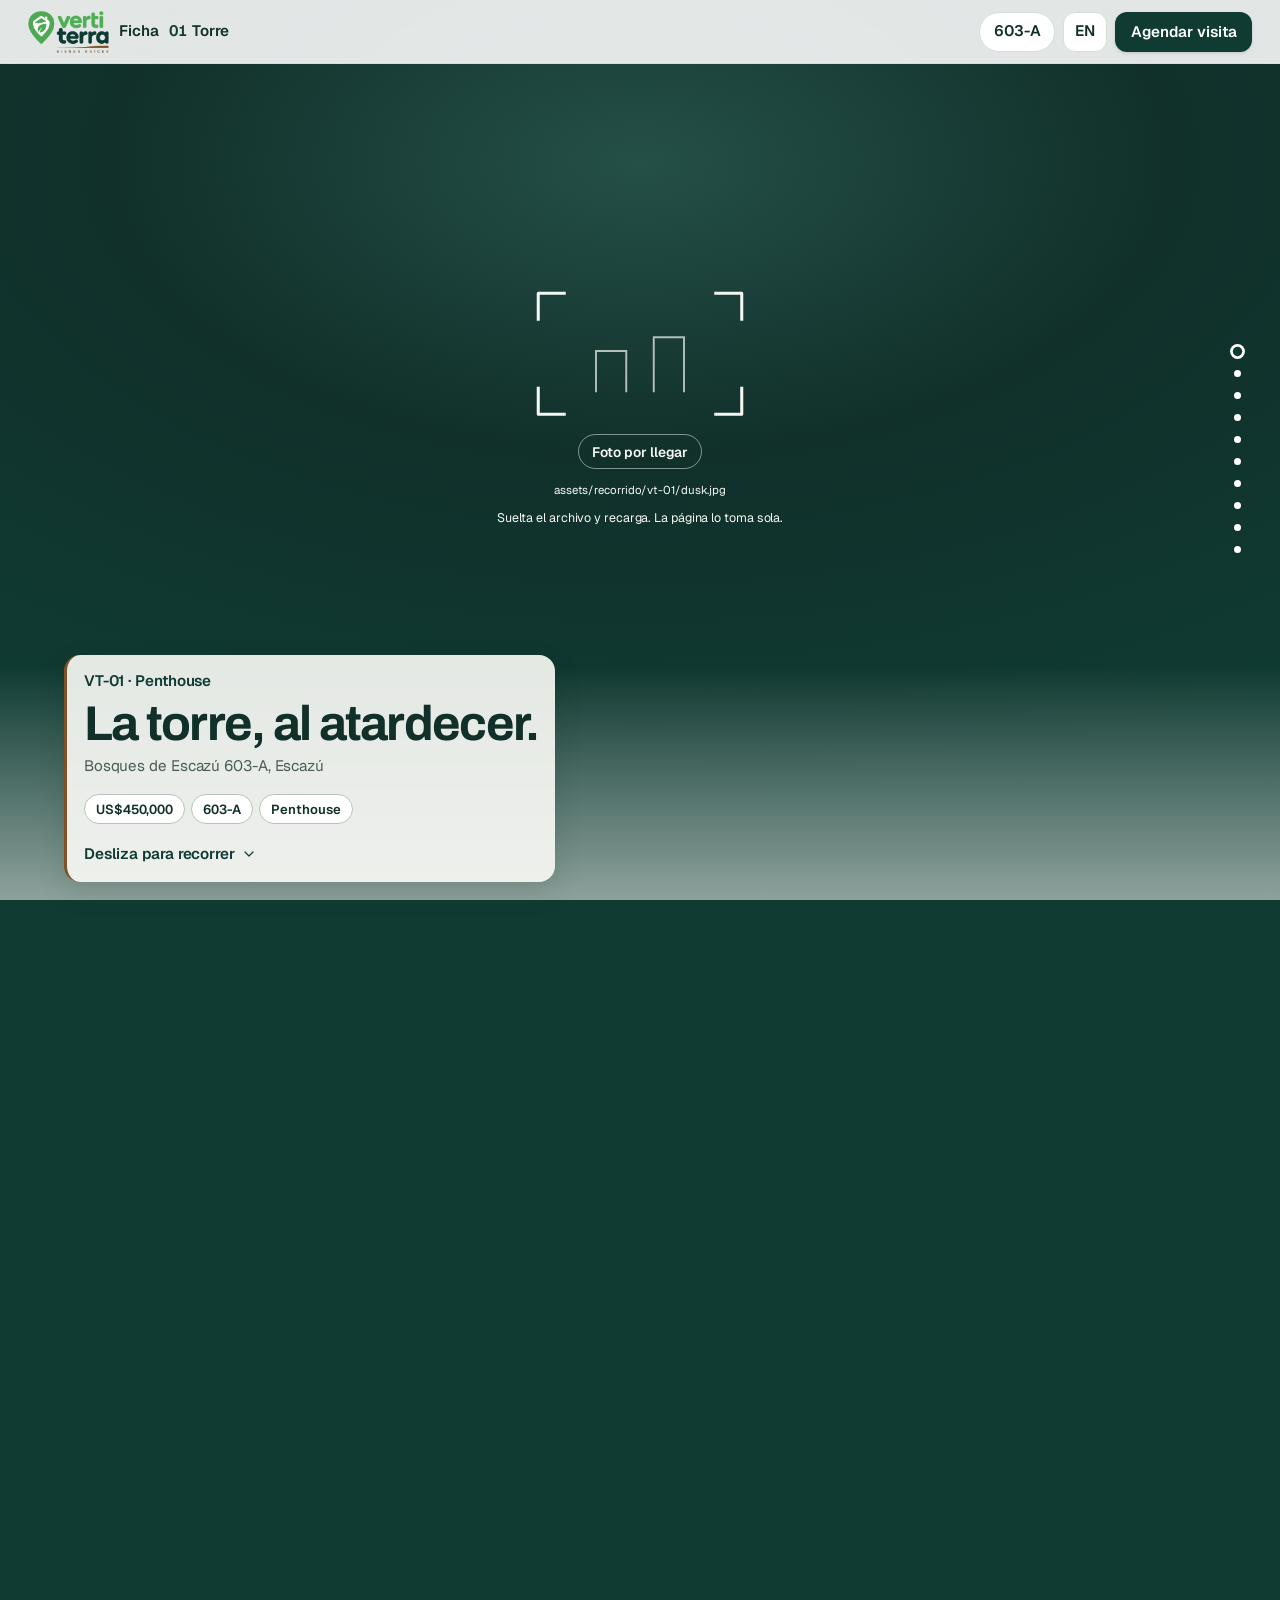
==== recorrido.html @ 80204241 "Add a scroll walkthrough for the Bosques de Escazú penthouse (VT-01). The page is its own route and " ====
<!doctype html>
<html lang="es">
<head>
<meta charset="utf-8">
<meta name="viewport" content="width=device-width, initial-scale=1, viewport-fit=cover">
<title>Recorrido · VT-01 · Verti Terra</title>
<meta name="description" content="Recorrido del penthouse VT-01, Bosques de Escazú 603-A. 223 m², vista al valle, y la visita se agenda por WhatsApp.">
<link rel="canonical" href="https://vertiterra.com/recorrido.html">
<meta name="theme-color" content="#0F3B33">
<link rel="icon" type="image/png" href="assets/brand/icono-192.png">
<link rel="preconnect" href="https://fonts.googleapis.com">
<link rel="preconnect" href="https://fonts.gstatic.com" crossorigin>
<link rel="stylesheet" href="https://fonts.googleapis.com/css2?family=Archivo:wght@500;600;700;800&family=Geist:wght@400;500;600&display=swap">
<link rel="preload" as="image" href="assets/escazu/escazu-07.jpg">
<link rel="stylesheet" href="scrollcraft.css">
<link rel="stylesheet" href="css/site.css">
<link rel="stylesheet" href="css/recorrido.css">
<!--
  Medios que todavía no existen. Suéltalos y recarga; ver assets/recorrido/vt-01/LEEME.txt
  y el objeto MEDIA en js/recorrido.js.

    assets/recorrido/vt-01/dusk.jpg      torre al atardecer (apertura). Opcional: dusk-m.jpg
    assets/recorrido/vt-01/planta.jpg    planta isométrica / corte 3D (cierre). Opcional: planta-m.jpg
    assets/recorrido/vt-01/walk.mp4      video sincronizado con el scroll. Opcional: walk-m.mp4
    assets/recorrido/vt-01/walk.jpg      fotograma quieto, por si el sistema pide menos movimiento
    assets/recorrido/vt-01/frames/001.webp   secuencia de cuadros (002, 003…) si no hay video
-->
</head>
<body>

<a class="skip" href="#rwVisit" data-i18n="rwSkip">Saltar a agendar la visita</a>
<noscript><p class="rw-noscript">Este recorrido necesita JavaScript para avanzar con el scroll.</p></noscript>

<header class="rw-bar">
  <a class="rw-bar__logo" href="index.html" aria-label="Verti Terra, inicio" data-i18n-attr="aria-label:brandHome">
    <img src="assets/brand/logo-15-2-520.png" width="520" height="271" alt="Verti Terra Bienes Raíces" data-i18n-attr="alt:logoAlt">
  </a>
  <a class="rw-back" href="index.html#/apto/bosques-escazu-603a" data-i18n="rwBack" data-i18n-attr="aria-label:rwBackAria" aria-label="Volver a la ficha">Ficha</a>
  <p class="rw-scene" id="rwScene" aria-live="polite"><span class="rw-scene__n" id="rwSceneN">01</span><span id="rwSceneL">Torre</span></p>
  <div class="rw-tools">
    <button class="rw-unit" id="rwUnit" type="button" aria-haspopup="dialog" aria-controls="rwPop" data-i18n-attr="aria-label:rwUnitAria" aria-label="Datos del apartamento"><span data-fill="unit">603-A</span></button>
    <button class="rw-lang" id="langToggle" type="button" aria-label="Read in English" data-i18n-attr="aria-label:langAria"><span data-i18n="langShort">EN</span></button>
    <a class="btn btn--solid rw-cta" href="index.html#/visita/bosques-escazu-603a">
      <span class="rw-cta__long" data-i18n="ctaVisit">Agendar visita</span>
      <span class="rw-cta__short" data-i18n="rwVisitShort">Visita</span>
    </a>
  </div>
  <div data-sc-progress aria-hidden="true"></div>
</header>

<nav class="rw-rail" id="rwRail" aria-label="Escenas del recorrido" data-i18n-attr="aria-label:rwRail">
  <button type="button" data-go="0" aria-current="true"><span class="rw-rail__dot"></span><span class="sr" data-i18n="rwWpDusk">Torre</span></button>
  <button type="button" data-go="1"><span class="rw-rail__dot"></span><span class="sr" data-i18n="rwWpVista">La vista</span></button>
  <button type="button" data-go="2"><span class="rw-rail__dot"></span><span class="sr" data-i18n="rwWpSala">Sala</span></button>
  <button type="button" data-go="3"><span class="rw-rail__dot"></span><span class="sr" data-i18n="rwWpCocina">Cocina</span></button>
  <button type="button" data-go="4"><span class="rw-rail__dot"></span><span class="sr" data-i18n="rwWpBalcon">Balcón</span></button>
  <button type="button" data-go="5"><span class="rw-rail__dot"></span><span class="sr" data-i18n="rwWpHab">Habitaciones</span></button>
  <button type="button" data-go="6"><span class="rw-rail__dot"></span><span class="sr" data-i18n="rwWpBosque">Reserva</span></button>
  <button type="button" data-go="7"><span class="rw-rail__dot"></span><span class="sr" data-i18n="rwWpPiscina">Piscina</span></button>
  <button type="button" data-go="8"><span class="rw-rail__dot"></span><span class="sr" data-i18n="rwWpVideo">Video</span></button>
  <button type="button" data-go="9"><span class="rw-rail__dot"></span><span class="sr" data-i18n="rwWpPlanta">Planta</span></button>
</nav>

<main id="vuelo" data-sc-mode="worldflight" data-sc-seam="0.14">
  <div class="sc-world" data-sc-world>
    <!-- 1 · OPENING. Placeholder until assets/recorrido/vt-01/dusk.jpg exists. -->
    <div data-sc-segment data-sc-w="1.45" data-sc-linger="0.28" data-sc-waypoint="dusk" id="seg-dusk">
      <img class="sc-world__poster" alt="" data-slot-img="dusk" hidden width="1600" height="1000" decoding="async">
      <div class="rw-slot rw-slot--dusk" data-slot="dusk">
        <div class="rw-slot__inner">
          <svg class="rw-slot__frame" viewBox="0 0 160 100" aria-hidden="true">
            <path d="M6 26 V6 H26 M134 6 H154 V26 M154 74 V94 H134 M26 94 H6 V74" fill="none" stroke="currentColor" stroke-width="2.2" stroke-linejoin="round"/>
            <path d="M48 78 V48 H70 V78 M90 78 V38 H112 V78" fill="none" stroke="currentColor" stroke-width="1.4" opacity="0.7"/>
          </svg>
          <p class="rw-slot__flag" data-i18n="rwSoon">Foto por llegar</p>
          <p class="rw-slot__path"><code>assets/recorrido/vt-01/dusk.jpg</code></p>
          <p class="rw-slot__help" data-i18n="rwSlotHelp">Suelta el archivo y recarga. La página lo toma sola.</p>
        </div>
      </div>
    </div>

    <div data-sc-segment data-sc-w="1.35" data-sc-linger="0.34" data-sc-waypoint="vista" id="seg-vista">
      <img class="sc-world__poster" alt="Vista desde el balcón hacia el valle y las montañas" data-src="assets/escazu/escazu-07.jpg" data-cap="vista" width="1400" height="1052" decoding="async" style="object-position:center 62%">
    </div>

    <div data-sc-segment data-sc-w="1.28" data-sc-linger="0.34" data-sc-waypoint="sala" id="seg-sala">
      <img class="sc-world__poster" alt="Sala y comedor con ventanales de piso a techo y vista a las montañas" data-src="assets/escazu/escazu-03.jpg" data-cap="sala" width="1400" height="1052" decoding="async" style="object-position:center 46%">
    </div>

    <div data-sc-segment data-sc-w="1.28" data-sc-linger="0.34" data-sc-waypoint="cocina" id="seg-cocina">
      <img class="sc-world__poster" alt="Cocina con isla de madera" data-src="assets/escazu/escazu-12.jpg" data-cap="cocina" width="1400" height="1053" decoding="async">
    </div>

    <div data-sc-segment data-sc-w="1.28" data-sc-linger="0.34" data-sc-waypoint="balcon" id="seg-balcon">
      <img class="sc-world__poster" alt="Balcón con baranda de vidrio y vista verde" data-src="assets/escazu/escazu-08.jpg" data-cap="balcon" width="1400" height="1052" decoding="async" style="object-position:center 42%">
    </div>

    <div data-sc-segment data-sc-w="1.22" data-sc-linger="0.32" data-sc-waypoint="hab" id="seg-hab">
      <img class="sc-world__poster" alt="Habitación con cama y respaldar de madera" data-src="assets/escazu/escazu-extra-02.jpg" data-cap="hab" width="960" height="1280" decoding="async" style="object-position:center 40%">
    </div>

    <div data-sc-segment data-sc-w="1.32" data-sc-linger="0.32" data-sc-waypoint="bosque" id="seg-bosque">
      <img class="sc-world__poster" alt="Bosque en Bosques de Escazú" data-alt-en="Forest at Bosques de Escazú" data-src="assets/hero/bosque.jpg" width="1600" height="899" decoding="async" style="object-position:center 40%">
    </div>

    <div data-sc-segment data-sc-w="1.38" data-sc-linger="0.34" data-sc-waypoint="piscina" id="seg-piscina">
      <img class="sc-world__poster" alt="Vista al bosque y a la piscina del condominio desde el balcón" data-src="assets/vistamontana/vista-montana-08.jpg" data-cap="piscina" width="1280" height="960" decoding="async" style="object-position:center 55%">
    </div>

    <!-- Optional scroll-synced video, or a frame sequence. Placeholder until a file lands. -->
    <div data-sc-segment data-sc-w="1.12" data-sc-linger="0.22" data-sc-waypoint="video" id="seg-video">
      <img class="sc-world__poster" alt="" data-slot-img="video" hidden width="1600" height="900" decoding="async">
      <div class="rw-slot rw-slot--video" data-slot="video">
        <div class="rw-slot__inner">
          <svg class="rw-slot__frame" viewBox="0 0 160 100" aria-hidden="true">
            <rect x="18" y="22" width="124" height="56" rx="4" fill="none" stroke="currentColor" stroke-width="1.6"/>
            <path d="M70 38 L98 50 L70 62 Z" fill="currentColor"/>
          </svg>
          <p class="rw-slot__flag" data-i18n="rwSoonVideo">Video por llegar</p>
          <p class="rw-slot__path"><code>assets/recorrido/vt-01/walk.mp4</code></p>
          <p class="rw-slot__path"><code>assets/recorrido/vt-01/frames/001.webp</code></p>
          <p class="rw-slot__help" data-i18n="rwSlotHelp">Suelta el archivo y recarga. La página lo toma sola.</p>
          <p class="rw-slot__held" hidden data-i18n="rwVideoStill">Con movimiento reducido, el video se queda en un fotograma.</p>
        </div>
      </div>
    </div>

    <!-- Finale. Placeholder until assets/recorrido/vt-01/planta.jpg exists. -->
    <div data-sc-segment data-sc-w="1.6" data-sc-linger="0.3" data-sc-waypoint="planta" id="seg-planta">
      <img class="sc-world__poster" alt="" data-slot-img="planta" hidden width="1600" height="1000" decoding="async">
      <div class="rw-slot rw-slot--plan" data-slot="planta">
        <div class="rw-slot__inner">
          <svg class="rw-slot__iso" viewBox="0 0 200 150" aria-hidden="true">
            <path d="M100 28 L168 62 L100 96 L32 62 Z" fill="none" stroke="#7F5126" stroke-width="1.4"/>
            <path d="M100 52 L168 86 L100 120 L32 86 Z" fill="none" stroke="#0F3B33" stroke-width="1.6"/>
            <path d="M32 62 V86 M168 62 V86 M100 28 V52 M100 96 V120" fill="none" stroke="#0F3B33" stroke-width="1.3"/>
            <path d="M100 52 L100 96 M66 69 L134 103" fill="none" stroke="#0F3B33" stroke-width="1" opacity="0.45"/>
          </svg>
          <p class="rw-slot__flag" data-i18n="rwSoonPlan">Planta por llegar</p>
          <p class="rw-slot__path"><code>assets/recorrido/vt-01/planta.jpg</code></p>
          <p class="rw-slot__help" data-i18n="rwSlotHelp">Suelta el archivo y recarga. La página lo toma sola.</p>
        </div>
      </div>
    </div>
  </div>

  <div class="sc-world__copy" data-sc-world-copy>
    <div class="sc-world__scrim sc-scrim sc-scrim--band" aria-hidden="true"></div>

    <div data-sc-copy data-scene="dusk" class="sc-copy rw-copy">
      <div class="rw-plate">
        <p class="rw-kicker">VT-01 · Penthouse</p>
        <h1 class="rw-title" data-i18n="rwDuskT">La torre, al atardecer.</h1>
        <p class="rw-body" data-fill="where">Bosques de Escazú 603-A, Escazú</p>
        <ul class="rw-chips" data-chips="dusk"></ul>
        <p class="rw-hint"><span data-i18n="rwHint">Desliza para recorrer</span>
          <svg class="rw-hint__chev" viewBox="0 0 24 24" aria-hidden="true"><path d="M6 9l6 6 6-6" fill="none" stroke="currentColor" stroke-width="1.8" stroke-linecap="round" stroke-linejoin="round"/></svg>
        </p>
      </div>
    </div>

    <div data-sc-copy data-scene="vista" class="sc-copy rw-copy">
      <div class="rw-plate">
        <p class="rw-kicker" data-i18n="rwViewK">Bosques de Escazú</p>
        <h2 class="rw-title" data-i18n="rwViewT">Primero, la vista.</h2>
        <p class="rw-body" data-fill="cap-vista">Vista desde el balcón hacia el valle y las montañas.</p>
        <ul class="rw-chips" data-chips="vista"></ul>
      </div>
    </div>

    <div data-sc-copy data-scene="sala" class="sc-copy rw-copy">
      <div class="rw-plate">
        <p class="rw-kicker" data-i18n="rwSalaK">La sala</p>
        <h2 class="rw-title" data-i18n="rwSalaT">De piso a techo.</h2>
        <p class="rw-body" data-fill="cap-sala">Sala y comedor con ventanales de piso a techo y vista a las montañas.</p>
        <ul class="rw-chips" data-chips="sala"></ul>
      </div>
    </div>

    <div data-sc-copy data-scene="cocina" class="sc-copy rw-copy">
      <div class="rw-plate">
        <p class="rw-kicker" data-i18n="rwCocinaK">La cocina</p>
        <h2 class="rw-title" data-i18n="rwCocinaT">Cocina con isla.</h2>
        <p class="rw-body" data-fill="cap-cocina">Cocina con isla de madera.</p>
        <ul class="rw-chips" data-chips="cocina"></ul>
      </div>
    </div>

    <div data-sc-copy data-scene="balcon" class="sc-copy rw-copy">
      <div class="rw-plate">
        <p class="rw-kicker" data-i18n="rwBalconK">El balcón</p>
        <h2 class="rw-title" data-i18n="rwBalconT">Baranda de vidrio.</h2>
        <p class="rw-body" data-fill="cap-balcon">Balcón con baranda de vidrio y vista verde.</p>
        <ul class="rw-chips" data-chips="balcon"></ul>
      </div>
    </div>

    <div data-sc-copy data-scene="hab" class="sc-copy rw-copy">
      <div class="rw-plate">
        <p class="rw-kicker" data-i18n="rwHabK">Las habitaciones</p>
        <h2 class="rw-title" data-i18n="rwHabT">Las habitaciones.</h2>
        <p class="rw-body" data-fill="cap-hab">Habitación con cama y respaldar de madera.</p>
        <ul class="rw-chips" data-chips="hab"></ul>
      </div>
    </div>

    <div data-sc-copy data-scene="bosque" class="sc-copy rw-copy">
      <div class="rw-plate">
        <p class="rw-kicker" data-i18n="rwBosqueK">Afuera</p>
        <h2 class="rw-title" data-i18n="rwBosqueT">La reserva.</h2>
        <p class="rw-body" data-fill="forest">El condominio está en un terreno montañoso con 13,000 m² de reserva y solo 4 torres de baja densidad, de 26 unidades cada una.</p>
        <ul class="rw-chips" data-chips="bosque"></ul>
      </div>
    </div>

    <div data-sc-copy data-scene="piscina" class="sc-copy rw-copy">
      <div class="rw-plate">
        <p class="rw-kicker" data-i18n="rwPiscinaK">El condominio</p>
        <h2 class="rw-title" data-i18n="rwPiscinaT">Piscina temperada.</h2>
        <p class="rw-body" data-fill="cap-piscina">Vista al bosque y a la piscina del condominio desde el balcón.</p>
        <p class="rw-chip-label" data-i18n="rwInCondo">En el condominio</p>
        <ul class="rw-chips" data-chips="piscina"></ul>
      </div>
    </div>

    <div data-sc-copy data-scene="video" class="sc-copy rw-copy">
      <div class="rw-plate">
        <p class="rw-kicker" data-i18n="rwVideoK">Opcional</p>
        <h2 class="rw-title" data-i18n="rwVideoT">El recorrido filmado.</h2>
        <p class="rw-body" data-i18n="rwVideoB">Un video, o una secuencia de cuadros, puede ocupar esta escena.</p>
      </div>
    </div>

    <div data-sc-copy data-scene="planta" class="sc-copy rw-copy">
      <div class="rw-plate">
        <p class="rw-kicker" data-i18n="rwPlanK">Para cerrar</p>
        <h2 class="rw-title" data-i18n="rwPlanT">La planta, en corte.</h2>
        <p class="rw-body" data-i18n="rwPlanB">Aquí va la planta isométrica. Mientras tanto, la visita la recorremos juntos.</p>
        <ul class="rw-chips" data-chips="planta"></ul>
        <div class="rw-actions">
          <a class="btn btn--solid" id="rwVisit" href="index.html#/visita/bosques-escazu-603a" data-i18n="ctaVisit">Agendar visita</a>
          <a class="btn btn--quiet" href="index.html#/apto/bosques-escazu-603a" data-i18n="rwFicha">Ver la ficha</a>
        </div>
      </div>
    </div>
  </div>

  <div class="sc-world__spacer" data-sc-spacer aria-hidden="true"></div>
</main>

<dialog id="rwPop" class="rw-pop" aria-labelledby="rwPopTitle">
  <div class="rw-pop__card">
    <div class="rw-pop__top">
      <p class="rw-pop__code" data-fill="code">VT-01 · Escazú</p>
      <button class="rw-pop__x" id="rwPopClose" type="button" aria-label="Cerrar" data-i18n-attr="aria-label:rwClose">
        <svg viewBox="0 0 24 24" aria-hidden="true"><path d="M6 6l12 12M18 6L6 18" fill="none" stroke="currentColor" stroke-width="1.8" stroke-linecap="round"/></svg>
      </button>
    </div>
    <h2 class="rw-pop__title" id="rwPopTitle" data-fill="title">Penthouse en Bosques de Escazú</h2>
    <p class="rw-pop__where" data-fill="where">Bosques de Escazú 603-A, Escazú</p>
    <p class="rw-pop__price" data-fill="price">US$450,000</p>
    <dl class="rw-pop__dl">
      <div><dt data-i18n="rwArea">Área</dt><dd data-fill="m2">223 m²</dd></div>
      <div><dt data-i18n="rwBeds">Habitaciones</dt><dd data-fill="beds">4</dd></div>
      <div><dt data-i18n="rwBaths">Baños</dt><dd data-fill="baths">4 + servicio</dd></div>
      <div><dt data-i18n="rwParking">Parqueos</dt><dd data-fill="parking">3 + bodega</dd></div>
      <div><dt data-i18n="rwFurn">Amueblado</dt><dd data-fill="furn">Se vende amueblado</dd></div>
      <div><dt data-i18n="rwFee">Cuota de condominio</dt><dd data-fill="fee">₡200,000 al mes</dd></div>
    </dl>
    <h3 class="rw-pop__h" data-i18n="rwAmenities">En el condominio</h3>
    <ul class="rw-pop__amen" data-fill="amenList"></ul>
    <p class="rw-pop__note" data-fill="ocupacion">Habitado. Visitas con cita.</p>
    <div class="rw-pop__actions">
      <a class="btn btn--solid" href="index.html#/visita/bosques-escazu-603a" data-i18n="ctaVisit">Agendar visita</a>
      <a class="btn btn--quiet" href="index.html#/apto/bosques-escazu-603a" data-i18n="rwFicha">Ver la ficha</a>
    </div>
  </div>
</dialog>

<script src="scrollcraft.js"></script>
<script src="js/i18n.js"></script>
<script src="js/recorrido.js"></script>
</body>
</html>
---- scrollcraft.css ----
/* ============================================================================
   scrollcraft.css: the taste floor
   ----------------------------------------------------------------------------
   Two layers, and the split matters:

     TOKENS   what you override per brand. Colour roles, the type ramp, the
              spacing scale, elevation, motion. A brand is ~12 values.
     DEVICES  what the engine drives. Do not restyle these to taste; they are
              the mechanism. Style your own markup instead.

   Nothing here draws a "component". There are no card, badge, or pill classes,
   because a stylesheet that ships those is how every page built on it ends up
   with the same shapes. You get a floor and a vocabulary; the composition is
   yours.
   ========================================================================== */

/* ---------------------------------------------------------------- tokens -- */
:root {
  /* --- colour roles. Override these six and the page is rebranded. -------- */
  --sc-canvas:      #08090b;   /* the page ground. Drift interpolates this.   */
  --sc-surface:     #101217;   /* anything raised off the ground             */
  --sc-ink:         #f4f2ef;   /* primary text                               */
  --sc-ink-soft:    #9a9ba1;   /* secondary text. Tinted, never flat gray.   */
  --sc-accent:      #d8ff3e;   /* ONE accent. It owns a region, not confetti. */
  --sc-accent-ink:  #08090b;   /* text that sits on the accent               */

  --sc-hairline:    color-mix(in oklab, var(--sc-ink) 12%, transparent);
  --sc-hairline-strong: color-mix(in oklab, var(--sc-ink) 22%, transparent);

  /* --- type. Two families max. Display carries voice, text carries prose. - */
  --sc-font-display: "Instrument Sans", "Geist", system-ui, sans-serif;
  --sc-font-text:    "Geist", system-ui, sans-serif;
  --sc-font-mono:    "Geist Mono", ui-monospace, monospace;

  /* Fluid ramp. Tracking tightens as size grows because a face set at 6rem
     with 0 tracking reads loose; this is optical correction, not decoration. */
  --sc-t-xs:   clamp(0.75rem, 0.72rem + 0.15vw, 0.82rem);
  --sc-t-sm:   clamp(0.875rem, 0.84rem + 0.18vw, 0.95rem);
  --sc-t-base: clamp(1rem, 0.96rem + 0.22vw, 1.125rem);
  --sc-t-lg:   clamp(1.2rem, 1.1rem + 0.5vw, 1.5rem);
  --sc-t-xl:   clamp(1.6rem, 1.35rem + 1.2vw, 2.25rem);
  --sc-t-2xl:  clamp(2.1rem, 1.6rem + 2.4vw, 3.4rem);
  --sc-t-3xl:  clamp(2.8rem, 1.9rem + 4.2vw, 5rem);
  --sc-t-4xl:  clamp(3.4rem, 1.9rem + 6.6vw, 7.5rem);

  --sc-track-tight:  -0.035em;
  --sc-track-snug:   -0.02em;
  --sc-track-normal: -0.005em;
  --sc-track-wide:    0.08em;

  --sc-leading-none: 0.94;
  --sc-leading-tight: 1.06;
  --sc-leading-body: 1.62;

  --sc-measure: 62ch;

  /* --- space. 4px base: the useful middle steps an 8-only scale misses. --- */
  --sc-1: 0.25rem;  --sc-2: 0.5rem;   --sc-3: 0.75rem;  --sc-4: 1rem;
  --sc-5: 1.5rem;   --sc-6: 2rem;     --sc-7: 3rem;     --sc-8: 4rem;
  --sc-9: 6rem;     --sc-10: 8rem;    --sc-11: 12rem;

  /* Section rhythm is fluid so a phone doesn't inherit desktop air. */
  --sc-section: clamp(4.5rem, 9vw, 11rem);
  --sc-gutter:  clamp(1.25rem, 5vw, 5.5rem);
  --sc-maxw:    82rem;

  /* --- radius. Pick one scale for the page and hold it. ------------------- */
  --sc-r-sm: 6px;  --sc-r-md: 12px;  --sc-r-lg: 20px;  --sc-r-pill: 999px;

  /* --- elevation. Every shadow has an offset AND a soft blur, and is tinted
         to the canvas hue. A zero-offset coloured halo is decoration, not
         depth, so there isn't one here. ---------------------------------- */
  --sc-shadow-color: 220 40% 2%;
  --sc-e1: 0 1px 2px hsl(var(--sc-shadow-color) / 0.28),
           0 2px 6px -1px hsl(var(--sc-shadow-color) / 0.20);
  --sc-e2: 0 2px 4px hsl(var(--sc-shadow-color) / 0.24),
           0 8px 18px -4px hsl(var(--sc-shadow-color) / 0.30);
  --sc-e3: 0 4px 8px hsl(var(--sc-shadow-color) / 0.22),
           0 18px 40px -8px hsl(var(--sc-shadow-color) / 0.38),
           0 48px 90px -24px hsl(var(--sc-shadow-color) / 0.30);

  /* Edge light: a 1px top highlight sells a raised surface better than any
     amount of blur, because real raised things catch light on their lip. */
  --sc-edge: inset 0 1px 0 color-mix(in oklab, var(--sc-ink) 10%, transparent);

  /* --- motion. Built-in CSS easings are too weak for UI. ------------------ */
  --sc-ease-out:    cubic-bezier(0.23, 1, 0.32, 1);
  --sc-ease-in-out: cubic-bezier(0.77, 0, 0.175, 1);
  --sc-ease-drawer: cubic-bezier(0.32, 0.72, 0, 1);
  --sc-d-fast: 160ms;  --sc-d-base: 240ms;  --sc-d-slow: 420ms;

  --sc-z-stage: 1; --sc-z-copy: 20; --sc-z-chrome: 60;
}

/* --------------------------------------------------------------- reset -- */
*, *::before, *::after { box-sizing: border-box; }
html { -webkit-text-size-adjust: 100%; scroll-behavior: smooth; }
@media (prefers-reduced-motion: reduce) { html { scroll-behavior: auto; } }

body {
  margin: 0;
  background: var(--sc-canvas);
  color: var(--sc-ink);
  font-family: var(--sc-font-text);
  font-size: var(--sc-t-base);
  line-height: var(--sc-leading-body);
  letter-spacing: var(--sc-track-normal);
  -webkit-font-smoothing: antialiased;
  text-rendering: optimizeLegibility;
  font-synthesis-weight: none;
  overflow-x: clip;
}
img, video, canvas, svg { display: block; max-width: 100%; }
button, input, select, textarea { font: inherit; color: inherit; }

/* ------------------------------------------------- the browser surfaces --
   The parts you did not draw still carry the design. Selection, caret, focus
   ring, scrollbar and tabular numerals all ship with defaults that belong to no
   design system. Theming them is the cheapest signal that a page was built
   rather than assembled, and it is the step that gets skipped most reliably. */
::selection { background: var(--sc-accent); color: var(--sc-accent-ink); }
:root { caret-color: var(--sc-accent); accent-color: var(--sc-accent); }
:focus-visible {
  outline: 2px solid var(--sc-accent);
  outline-offset: 3px;
  border-radius: var(--sc-r-sm);
}
:where(a) { color: inherit; text-decoration-thickness: 1px; text-underline-offset: 0.22em; }
@supports (scrollbar-color: auto) {
  html { scrollbar-color: color-mix(in oklab, var(--sc-ink) 26%, transparent) transparent; scrollbar-width: thin; }
}
:where(table, .sc-nums, [data-sc-count]) { font-variant-numeric: tabular-nums; }

/* ----------------------------------------------------------- typography -- */
.sc-display {
  font-family: var(--sc-font-display);
  font-weight: 500;
  line-height: var(--sc-leading-none);
  letter-spacing: var(--sc-track-tight);
  text-wrap: balance;
  margin: 0;
}
.sc-display--xl { font-size: var(--sc-t-4xl); }
.sc-display--lg { font-size: var(--sc-t-3xl); }
.sc-display--md { font-size: var(--sc-t-2xl); letter-spacing: var(--sc-track-snug); }
.sc-lede {
  font-size: var(--sc-t-lg);
  line-height: 1.44;
  letter-spacing: var(--sc-track-snug);
  color: var(--sc-ink);
  max-width: 46ch;
  text-wrap: pretty;
  margin: 0;
}
.sc-body { max-width: var(--sc-measure); color: var(--sc-ink-soft); text-wrap: pretty; margin: 0; }
.sc-label {
  font-family: var(--sc-font-mono);
  font-size: var(--sc-t-xs);
  letter-spacing: var(--sc-track-wide);
  text-transform: uppercase;
  color: var(--sc-ink-soft);
}

/* ---------------------------------------------------------------- layout -- */
.sc-wrap { width: 100%; max-width: var(--sc-maxw); margin-inline: auto; padding-inline: var(--sc-gutter); }
.sc-section { padding-block: var(--sc-section); }
/* More space above a heading than below it: the gap belongs to the boundary,
   not to the pair. */
.sc-stack > * + * { margin-top: var(--sc-4); }
.sc-stack > :is(h1,h2,h3) { margin-top: var(--sc-7); }
.sc-stack > :is(h1,h2,h3):first-child { margin-top: 0; }
.sc-rule { height: 1px; border: 0; background: var(--sc-hairline); margin: 0; }

/* =============================================================== DEVICES ==
   Driven by the engine. Restyle your own markup, not these.                */

.sc-act--pinned { position: relative; }
.sc-stage {
  position: sticky; top: 0;
  height: 100vh; height: 100svh;
  overflow: clip;
  z-index: var(--sc-z-stage);
}

/* scrub / sequence media */
.sc-stage :is(video[data-sc-scrub], canvas[data-sc-sequence], .sc-stage__poster) {
  position: absolute; inset: 0;
  width: 100%; height: 100%;
  object-fit: cover;
}
video[data-sc-scrub] { opacity: 0; transition: opacity 380ms var(--sc-ease-out); }
.sc-has-clip video[data-sc-scrub] { opacity: 1; }
/* The poster is a live frame-holder, not a placeholder: it stays up until a
   real video frame has painted, which is what stops the blank-stage flash. */
.sc-stage__poster { z-index: 0; transition: opacity 380ms var(--sc-ease-out); }
.sc-has-clip .sc-stage__poster { opacity: 0; }

/* A scrim only where text sits. A full-frame darkening layer flattens the
   image everywhere to fix contrast in one corner. */
.sc-scrim {
  position: absolute; inset: 0; pointer-events: none; z-index: 1;
  background: linear-gradient(
    var(--sc-scrim-angle, 180deg),
    color-mix(in oklab, var(--sc-canvas) var(--sc-scrim-a, 78%), transparent) 0%,
    color-mix(in oklab, var(--sc-canvas) 30%, transparent) 42%,
    transparent 68%);
}
/* Point the scrim at the copy. A scrim gradient that darkens the top while the
   copy sits at the bottom fixes contrast nowhere and flattens the image
   everywhere, which is the most common way text-over-video goes wrong. */
.sc-scrim--bottom { --sc-scrim-angle: 0deg; }
.sc-scrim--left   { --sc-scrim-angle: 90deg; }
.sc-scrim--right  { --sc-scrim-angle: 270deg; }

/* Corner scrims, for copy anchored to a corner. An edge gradient has to darken
   a whole band across the frame to cover one corner; a corner gradient puts the
   density where the text is and leaves the rest of the image alone. Pair with
   .sc-copy--lead / .sc-copy--trail. */
.sc-scrim--lead {
  background: linear-gradient(to top right,
    color-mix(in oklab, var(--sc-canvas) 94%, transparent) 0%,
    color-mix(in oklab, var(--sc-canvas) 72%, transparent) 30%,
    color-mix(in oklab, var(--sc-canvas) 30%, transparent) 52%,
    transparent 72%);
}
.sc-scrim--trail {
  background: linear-gradient(to top left,
    color-mix(in oklab, var(--sc-canvas) 94%, transparent) 0%,
    color-mix(in oklab, var(--sc-canvas) 72%, transparent) 30%,
    color-mix(in oklab, var(--sc-canvas) 30%, transparent) 52%,
    transparent 72%);
}
/* A band across the bottom, for copy that spans the full width of the frame.
   That is what both corner anchors become below 860px, and it is also the right
   shape whenever the copy block is wider than a corner. */
.sc-scrim--band {
  background: linear-gradient(to top,
    color-mix(in oklab, var(--sc-canvas) 94%, transparent) 0%,
    color-mix(in oklab, var(--sc-canvas) 74%, transparent) 22%,
    color-mix(in oklab, var(--sc-canvas) 30%, transparent) 42%,
    transparent 58%);
}
.sc-scrim--vignette {
  background: radial-gradient(120% 90% at 50% 45%, transparent 40%,
              color-mix(in oklab, var(--sc-canvas) 70%, transparent) 100%);
}

/* copy over a stage.
   max-width is in rem, never ch. A `ch` on this container resolves against the
   CONTAINER's font-size (body size), not the display size of the heading inside
   it, so `max-width: 20ch` here silently produces a ~180px column and wraps a
   hero headline to six lines. Set a ch measure on the text element itself. */
.sc-copy {
  position: absolute; z-index: var(--sc-z-copy);
  inset-inline: var(--sc-gutter);
  max-width: min(46rem, 76vw);
  will-change: opacity, transform;
}
.sc-copy--lead   { left: var(--sc-gutter); bottom: clamp(3rem, 12vh, 9rem); }
/* inset-inline FIRST. It is the shorthand for left+right, so declaring it after
   `left: 50%` resets left to auto and the block drifts off the left edge. */
.sc-copy--center { inset-inline: auto; left: 50%; top: 50%; translate: -50% -50%; text-align: center; }
.sc-copy--trail  { inset-inline: auto; right: var(--sc-gutter); bottom: clamp(3rem, 12vh, 9rem); text-align: right; }

/* cue defaults: the engine writes opacity/transform inline, these are the
   pre-paint state so nothing flashes before the first read() */
[data-sc-cue] { opacity: 0; will-change: opacity, transform; }
.sc-ready [data-sc-cue] { transition: none; }

/* kinetic split */
.sc-split { display: inline-block; overflow: hidden; vertical-align: top; }
/* Descenders live below the baseline; a line mask clipped to the line box eats
   the tails off g, y, p, j. The padding buys them room back. */
.sc-split--line { display: block; padding-bottom: 0.14em; margin-bottom: -0.14em; }
.sc-split__i { display: inline-block; will-change: transform, opacity; }
.sc-is-split { opacity: 1 !important; }

/* horizontal rail */
[data-sc-pan] { display: flex; will-change: transform; }

/* reveal + parallax */
[data-sc-reveal] { will-change: clip-path; }
[data-sc-parallax] { will-change: transform; }

/* flow reveal (fires once) */
[data-sc-in], [data-sc-stagger] > * {
  opacity: 0;
  transform: translate3d(0, 14px, 0);
  transition: opacity 620ms var(--sc-ease-out), transform 620ms var(--sc-ease-out);
}
[data-sc-in].sc-in, [data-sc-stagger] > .sc-in { opacity: 1; transform: none; }

/* pointer devices */
[data-sc-tilt] { transform-style: preserve-3d; will-change: transform; }
[data-sc-magnet] { will-change: transform; }
/* isolation always; position only if nothing more specific already set it.
   Written with :where() (zero specificity) on purpose: a plain `position:
   relative` here has the same weight as `.sc-stage` and, being later in the
   file, silently wins. A stage carrying both attributes then stops being
   sticky and the whole act scrolls away instead of pinning. */
[data-sc-spotlight] { isolation: isolate; }
:where([data-sc-spotlight]) { position: relative; }
[data-sc-spotlight]::after {
  content: ""; position: absolute; inset: 0; pointer-events: none; z-index: 2;
  background: radial-gradient(
    28rem 28rem at calc(var(--sc-mx, 0.5) * 100%) calc(var(--sc-my, 0.5) * 100%),
    color-mix(in oklab, var(--sc-accent) 16%, transparent), transparent 70%);
  opacity: 0; transition: opacity var(--sc-d-slow) var(--sc-ease-out);
}
[data-sc-spotlight]:hover::after { opacity: 1; }

/* =========================================================== WORLDFLIGHT ==
   One fixed stage for the whole page. The only thing in document flow is the
   spacer, and it is empty. If you find yourself adding a section here, you want
   act mode instead: the moment a real block scrolls past the fixed stage, the
   page has a seam again and the whole point is gone.                        */

[data-sc-mode="worldflight"] { position: relative; }

.sc-world {
  position: fixed; inset: 0;
  overflow: clip;
  z-index: var(--sc-z-stage);
  background: var(--sc-canvas);
}

/* Every leg is mounted for the life of the page and stacked in the same box.
   The engine owns opacity, visibility and z-index here; do not set them. */
.sc-world__seg {
  position: absolute; inset: 0;
  opacity: 0;
  will-change: opacity;
}
.sc-world__seg > :is(video, img, canvas) {
  position: absolute; inset: 0;
  width: 100%; height: 100%;
  object-fit: cover;
}
/* The poster is the frame-holder AND the first camera move: the engine pushes
   it in slowly until a real decoded frame is available to replace it. */
.sc-world__poster {
  z-index: 0;
  transform-origin: 50% 50%;
  transition: opacity 420ms var(--sc-ease-out);
}
.sc-world__seg > video { z-index: 1; }
.sc-world__seg.sc-has-clip .sc-world__poster { opacity: 0; }
/* The act stylesheet lights a clip through its ancestor act. A worldflight leg
   has no act, so match the class the engine also writes on the clip itself. */
video[data-sc-scrub].sc-has-clip { opacity: 1; }

/* The copy layer is fixed too, and inert by default: the engine hands
   pointer-events back to a block only while it is actually legible. */
.sc-world__copy {
  position: fixed; inset: 0;
  z-index: var(--sc-z-copy);
  pointer-events: none;
}
.sc-world__scrim { position: absolute; inset: 0; pointer-events: none; z-index: 0; }
[data-sc-copy] {
  opacity: 0;
  pointer-events: none;
  will-change: opacity, transform;
}
.sc-ready [data-sc-copy] { transition: none; }

/* The track. Empty on purpose. */
.sc-world__spacer { pointer-events: none; }

/* scroll progress */
[data-sc-progress] {
  position: fixed; inset: 0 0 auto 0; height: 2px; z-index: var(--sc-z-chrome);
  background: var(--sc-accent); transform-origin: 0 50%; transform: scaleX(0);
  will-change: transform;
}

/* ----------------------------------------------------------- atmosphere --
   Depth is not only shadow. Grain keeps a flat dark ground from banding, and
   it is the difference between "a dark page" and "a lit room". */
.sc-grain { position: fixed; inset: 0; pointer-events: none; z-index: 3; opacity: 0.045; }
.sc-grain::before {
  content: ""; position: absolute; inset: -50%;
  background-image: url("data:image/svg+xml;utf8,<svg xmlns='http://www.w3.org/2000/svg' width='140' height='140'><filter id='n'><feTurbulence type='fractalNoise' baseFrequency='0.85' numOctaves='3'/></filter><rect width='140' height='140' filter='url(%23n)'/></svg>");
}

/* -------------------------------------------------------- reduced motion -- */
@media (prefers-reduced-motion: reduce) {
  /* Fewer and gentler, not zero. Opacity still carries the reveal so the page
     is comprehensible; every position change is dropped. */
  [data-sc-in], [data-sc-stagger] > * { transform: none; transition-duration: 220ms; }
  [data-sc-parallax], [data-sc-pan], .sc-split__i { transform: none !important; }
  /* A wipe is a position change too. Show reveal content settled. */
  [data-sc-reveal] { clip-path: none !important; }
  /* A rail's transform IS its navigation, not decoration. Zeroing it the way
     parallax and kinetic type are zeroed parks the act on its first screenful
     and makes everything past the fold unreachable: a device degrading into
     missing content. Hand the travel back to the reader as an ordinary scroll
     region instead, so the same items are all still gettable without motion.
     A build that would rather re-lay the rail out as a grid can still do that;
     this is the floor, not the ceiling. */
  [data-sc-act="pan"] .sc-stage,
  [data-sc-act="pan"] [data-sc-stage] {
    overflow-x: auto; overflow-y: hidden;
    overscroll-behavior-x: contain;
    scroll-snap-type: x proximity;
  }
  [data-sc-pan] > * { scroll-snap-align: center; }
  [data-sc-spotlight]::after { display: none; }
  /* A worldflight keeps its whole story here. No clip is ever fetched, so the
     posters are the film, and they cross-dissolve through exactly the same
     seams at exactly the same scroll positions. The push-in and the copy drift
     are the only things that go. */
  .sc-world__poster, [data-sc-copy] { transform: none !important; }
}

/* --------------------------------------------------------------- mobile -- */
@media (max-width: 860px) {
  .sc-copy { inset-inline: var(--sc-gutter); max-width: none; }
  .sc-copy--trail { text-align: left; }
  .sc-stage { height: 100svh; }
  /* .sc-copy--trail re-anchors to the left and spans the full width here, so a
     bottom-RIGHT corner gradient darkens the one corner the copy just left and
     guarantees a contrast failure over any bright clip. Point the density at
     the copy: the same band .sc-scrim--band paints. */
  .sc-scrim--trail {
    background: linear-gradient(to top,
      color-mix(in oklab, var(--sc-canvas) 94%, transparent) 0%,
      color-mix(in oklab, var(--sc-canvas) 74%, transparent) 22%,
      color-mix(in oklab, var(--sc-canvas) 30%, transparent) 42%,
      transparent 58%);
  }
}
---- css/site.css ----
/* Verti Terra: page styles on top of the scrollcraft floor.
   Tokens first (the whole rebrand), then the page's own classes. The engine's
   own selectors (.sc-stage, .sc-copy, [data-sc-*]) are not restyled here. */

:root {
  --sc-canvas:     #F6F7F3;   /* paper, faintly green, not cream */
  --sc-surface:    #FFFFFF;
  --sc-ink:        #11302A;   /* deep forest from "terra" */
  --sc-ink-soft:   #4A5E57;
  --sc-accent:     #0F3B33;   /* the one accent: forest green */
  --sc-accent-ink: #FFFFFF;

  --vt-forest:   #0F3B33;
  --vt-forest-2: #164A40;
  --vt-leaf:     #4FA753;     /* pin green, used only for "fits" */
  --vt-earth:    #7F5126;     /* the logo's earth line, used only for the budget line */
  --vt-paper-2:  #EEF1EA;
  --vt-line:     #D9DFD6;

  --sc-font-display: "Archivo", "Helvetica Neue", Arial, system-ui, sans-serif;
  --sc-font-text:    "Geist", system-ui, -apple-system, "Segoe UI", sans-serif;

  --sc-shadow-color: 165 45% 12%;
  --sc-e1: 0 1px 2px hsl(var(--sc-shadow-color) / 0.10), 0 2px 6px -1px hsl(var(--sc-shadow-color) / 0.08);
  --sc-e2: 0 2px 4px hsl(var(--sc-shadow-color) / 0.08), 0 10px 22px -6px hsl(var(--sc-shadow-color) / 0.16);
  --sc-e3: 0 4px 8px hsl(var(--sc-shadow-color) / 0.08), 0 22px 44px -12px hsl(var(--sc-shadow-color) / 0.24);
  --sc-edge: inset 0 1px 0 rgba(255, 255, 255, 0.75);

  --vt-r: 12px;
  --bar-h: 68px;
  --sc-track-tight: -0.04em;
}

html { scroll-padding-top: calc(var(--bar-h) + 12px); }
[hidden] { display: none !important; }
body { background: var(--sc-canvas); }
.has-dialog { overflow: hidden; }
.sc-grain { opacity: 0.025; }
.sr { position: absolute !important; width: 1px; height: 1px; overflow: hidden; clip: rect(0 0 0 0); white-space: nowrap; }
.skip { position: fixed; left: 12px; top: -60px; z-index: 100; background: var(--vt-forest); color: #fff; padding: 10px 14px; border-radius: var(--vt-r); }
.skip:focus { top: 12px; }

.sc-display { font-weight: 700; letter-spacing: var(--sc-track-tight); line-height: 0.98; }
.sc-lede { color: var(--sc-ink); }
.sc-body { color: var(--sc-ink-soft); }

/* icons */
.i { width: 1.05em; height: 1.05em; flex: none; fill: none; stroke: currentColor; stroke-width: 1.9; stroke-linecap: round; stroke-linejoin: round; }
.i--flip { transform: scaleX(-1); }

/* ---------------------------------------------------------------- buttons */
.btn {
  display: inline-flex; align-items: center; gap: 0.55em;
  min-height: 46px; padding: 0.7em 1.15em;
  border-radius: var(--vt-r); border: 1px solid transparent;
  font: 600 var(--sc-t-sm)/1 var(--sc-font-text); letter-spacing: 0;
  text-decoration: none; white-space: nowrap; cursor: pointer;
  transition: background-color 160ms var(--sc-ease-out), color 160ms var(--sc-ease-out), border-color 160ms var(--sc-ease-out), transform 120ms var(--sc-ease-out);
}
.btn:active { transform: translateY(1px) scale(0.985); }
.btn[aria-disabled="true"], .btn:disabled { opacity: 0.45; cursor: not-allowed; }
.btn--solid { background: var(--vt-forest); color: #fff; box-shadow: var(--sc-e1); }
.btn--light { background: #fff; color: var(--vt-forest); box-shadow: var(--sc-e2); }
.btn--ghost-light { background: rgba(15, 59, 51, 0.38); color: #fff; border-color: rgba(255, 255, 255, 0.7); }
.btn--quiet { background: transparent; color: var(--sc-ink); border-color: var(--vt-line); }
.btn .i use, .wa-float use { stroke: none; }
@media (hover: hover) and (pointer: fine) {
  .btn--solid:hover { background: var(--vt-forest-2); }
  .btn--light:hover { background: var(--vt-paper-2); }
  .btn--ghost-light:hover { background: rgba(15, 59, 51, 0.6); }
  .btn--quiet:hover { border-color: var(--sc-ink-soft); }
}

/* ------------------------------------------------------------------ bar */
.bar {
  position: fixed; inset: 0 0 auto 0; z-index: var(--sc-z-chrome);
  height: var(--bar-h);
  display: flex; align-items: center; justify-content: space-between; gap: var(--sc-4);
  padding-inline: clamp(16px, 3vw, 40px);
  background: #fff; border-bottom: 1px solid var(--vt-line);
}
.bar__brand { display: block; flex: none; }
.bar__brand img { height: 50px; width: auto; }
.bar__nav { display: flex; gap: clamp(14px, 2vw, 30px); font-size: var(--sc-t-sm); font-weight: 500; }
.bar__nav a { text-decoration: none; color: var(--sc-ink); padding: 6px 0; white-space: nowrap; }
.bar__nav a:hover { text-decoration: underline; }
.bar__tools { display: flex; align-items: center; gap: 10px; }
.bar__chip {
  display: inline-flex; align-items: center; gap: 6px; min-height: 36px; padding: 0 12px;
  border-radius: var(--sc-r-pill); background: var(--vt-paper-2); color: var(--sc-ink);
  font-size: var(--sc-t-xs); font-weight: 600; text-decoration: none; white-space: nowrap;
}
.bar__chip::before { content: ""; width: 18px; height: 4px; border-radius: 0 3px 3px 0; background: var(--vt-earth); }
.bar__lang {
  min-width: 44px; min-height: 40px; border: 1px solid var(--vt-line); border-radius: var(--vt-r);
  background: #fff; font-weight: 600; font-size: var(--sc-t-sm); cursor: pointer;
}
.bar__menu { display: none; min-width: 44px; min-height: 44px; border: 0; background: transparent; cursor: pointer; place-items: center; }
.bar__cta { min-height: 42px; }
.bar__nav-cta { display: none; }

/* six links fit on one line from about 1240px; below that they go in the menu */
@media (max-width: 1240px) {
  :root { --bar-h: 60px; }
  .bar__brand img { height: 40px; }
  .bar__cta, .bar__chip { display: none; }
  .bar__menu { display: grid; }
  .bar__nav {
    position: absolute; top: var(--bar-h); left: 0; right: 0;
    flex-direction: column; gap: 0; padding: 8px 16px 16px;
    background: #fff; border-bottom: 1px solid var(--vt-line); box-shadow: var(--sc-e2);
    font-size: var(--sc-t-base);
    display: none;
  }
  .bar__nav a { padding: 12px 4px; border-bottom: 1px solid var(--vt-paper-2); }
  .bar.is-open .bar__nav { display: flex; }
  .bar__nav a.bar__nav-cta { display: inline-flex; justify-content: center; margin-top: 12px; padding: 0 20px; min-height: 48px; border-bottom: 0; color: #fff; text-decoration: none; }
}

/* ---------------------------------------------------------- hero planes */
.hero__stage { background: #1d2a24; }
.hero__plane { position: absolute; inset: 0; overflow: hidden; }
.hero__plane img {
  position: absolute; inset: 0; width: 100%; height: 100%; max-width: none;
  object-fit: cover; object-position: 58% 48%;
}
.hero__view { z-index: 0; }
.hero__view img { object-position: 42% 40%; transform-origin: 50% 45%; }
.hero__haze {
  position: absolute; inset: 0; pointer-events: none;
  background: radial-gradient(70% 55% at 24% 24%, rgba(248, 250, 246, 0.84), rgba(248, 250, 246, 0.45) 45%, transparent 74%);
}
.hero__room { z-index: 3; will-change: transform, opacity; }
.hero__room img { will-change: transform; }
.hero__room-full { z-index: 1; }
.hero__room-hole { z-index: 0; }

.vt-scrim { position: absolute; inset: 0; pointer-events: none; }
.vt-scrim--hero {
  z-index: 4;
  background:
    linear-gradient(to right, rgba(10, 34, 29, 0.84) 0%, rgba(10, 34, 29, 0.72) 40%, rgba(10, 34, 29, 0.3) 56%, transparent 68%),
    linear-gradient(to top, rgba(10, 34, 29, 0.55) 0%, transparent 55%);
}
.hero__copy {
  z-index: 5; color: #fff;
  left: var(--sc-gutter); right: auto; bottom: clamp(2.5rem, 9vh, 7rem);
  max-width: min(44rem, 86vw);
}
.hero__title { font-size: clamp(2.6rem, 1.4rem + 4.2vw, 5.2rem); color: #fff; max-width: 12ch; }
.hero__sub { margin: var(--sc-4) 0 0; font-size: var(--sc-t-lg); line-height: 1.4; max-width: 34ch; color: #F1F5EF; }
.hero__ctas { display: flex; flex-wrap: wrap; gap: 12px; margin-top: var(--sc-6); }

.hero__beat {
  z-index: 2; color: var(--vt-forest);
  left: var(--sc-gutter); right: auto; top: calc(var(--bar-h) + clamp(1.5rem, 7vh, 5rem)); bottom: auto;
}
.hero__kicker { margin: 0 0 var(--sc-3); font-weight: 600; font-size: var(--sc-t-sm); letter-spacing: 0.02em; color: var(--vt-forest); }
.hero__beat-title { font-size: clamp(2.4rem, 1.2rem + 5vw, 6rem); color: var(--vt-forest); }

@media (max-width: 860px) {
  .vt-scrim--hero { background: linear-gradient(to top, rgba(10, 34, 29, 0.9) 0%, rgba(10, 34, 29, 0.72) 30%, rgba(10, 34, 29, 0.2) 55%, transparent 68%); }
  .hero__copy { left: var(--sc-gutter); right: var(--sc-gutter); bottom: calc(86px + env(safe-area-inset-bottom)); }
  .hero__title { font-size: clamp(2.3rem, 9.4vw, 3rem); }
  .hero__sub { font-size: var(--sc-t-base); }
  .hero__haze { background: radial-gradient(90% 40% at 30% 22%, rgba(248, 250, 246, 0.8), rgba(248, 250, 246, 0.4) 50%, transparent 76%); }
}
@media (prefers-reduced-motion: reduce) {
  .hero__beat { display: none; }
  .hero__room-full { opacity: 1 !important; }
}

/* ----------------------------------------------------------- 2 quiet */
.quiet { background: var(--sc-canvas); }
.quiet__grid { display: grid; grid-template-columns: 1.05fr 1fr; gap: clamp(2rem, 6vw, 7rem); align-items: start; }
.quiet__title { font-size: clamp(2.6rem, 1.5rem + 4.6vw, 5.4rem); max-width: 8ch; }
.quiet__text .sc-lede { font-size: var(--sc-t-xl); line-height: 1.25; max-width: 24ch; }
.quiet__facts { list-style: none; padding: 0; margin: var(--sc-6) 0 0; display: flex; flex-wrap: wrap; gap: 8px 24px; font-weight: 600; font-size: var(--sc-t-sm); }
.quiet__facts li { display: flex; align-items: center; gap: 8px; }
.quiet__facts li::before { content: ""; width: 7px; height: 7px; border-radius: 50%; background: var(--vt-leaf); }
@media (max-width: 760px) { .quiet__grid { grid-template-columns: 1fr; } }

/* --------------------------------------------------- 3 the line (peak) */
.line__stage {
  background: #fff;
  display: grid; grid-template-rows: auto 1fr auto; align-content: stretch;
  padding-top: calc(var(--bar-h) + clamp(1rem, 4vh, 3rem));
  padding-bottom: clamp(1.25rem, 5vh, 3.5rem);
}
.line__head { display: grid; grid-template-columns: 1.2fr 1fr; gap: var(--sc-6); align-items: end; }
.line__title { font-size: clamp(2.2rem, 1.2rem + 3.6vw, 4.6rem); max-width: 14ch; }
.line__body { max-width: 40ch; }
.line__figure { display: flex; flex-direction: column; justify-content: flex-end; padding-block: var(--sc-4); min-height: 0; }
.line__value { margin: 0 0 var(--sc-3); display: flex; align-items: baseline; gap: 14px; flex-wrap: wrap; }
.line__value-label { font-size: var(--sc-t-sm); font-weight: 600; color: var(--sc-ink-soft); }
.line__value output { font: 700 clamp(2.4rem, 1.2rem + 4.4vw, 5.4rem)/1 var(--sc-font-display); letter-spacing: -0.03em; font-variant-numeric: tabular-nums; color: var(--vt-earth); }
.line__plot { position: relative; height: clamp(250px, 44vh, 420px); }
.line__pins { position: absolute; left: 0; right: 0; top: 0; bottom: 48px; }
.line__earth { position: absolute; left: 0; right: 0; bottom: 30px; width: 100%; height: 36px; overflow: visible; pointer-events: none; }
.line__rail { stroke: var(--vt-line); stroke-width: 2; vector-effect: non-scaling-stroke; stroke-dasharray: 2 6; }
.line__fill { fill: var(--vt-earth); }
.line__axis {
  position: absolute; left: 0; right: 0; bottom: 0; height: 22px; margin: 0; padding: 0; list-style: none;
  font-size: var(--sc-t-xs); color: var(--sc-ink-soft); font-variant-numeric: tabular-nums;
}
.line__axis li { position: absolute; top: 0; transform: translateX(-50%); white-space: nowrap; }
.line__axis li:first-child { transform: none; }
.line__axis li:last-child { transform: translateX(-100%); }

/* the pins: the logo's teardrop holding a real photo */
.pin { position: absolute; bottom: 0; width: 0; height: 100%; pointer-events: none; }
.pin__btn {
  position: absolute; left: 0; bottom: 34px;
  display: block; background: none; border: 0; padding: 0; cursor: pointer; pointer-events: auto; color: inherit;
}
.pin__sprout {
  display: flex; flex-direction: column; align-items: center; gap: 8px;
  transform-origin: 50% 100%;
  transition: transform 420ms var(--sc-ease-out), opacity 300ms var(--sc-ease-out), filter 260ms var(--sc-ease-out);
}
.pin__label { display: grid; gap: 1px; text-align: center; background: #fff; border: 1px solid var(--vt-line); border-radius: 10px; padding: 6px 10px; box-shadow: var(--sc-e1); white-space: normal; max-width: 9.2rem; }
.pin__name { font-weight: 600; font-size: var(--sc-t-sm); color: var(--sc-ink); }
.pin__price { font-weight: 700; font-size: var(--sc-t-base); font-variant-numeric: tabular-nums; color: var(--vt-forest); }
.pin__fit { font-size: 0.7rem; color: var(--sc-ink-soft); }
.pin__fit:empty { display: none; }
.pin__drop {
  display: block; width: var(--drop, clamp(72px, 7.4vw, 108px)); height: var(--drop, clamp(72px, 7.4vw, 108px)); position: relative; margin-bottom: 4px;
  border-radius: 50% 50% 50% 0; transform: rotate(-45deg);
  background: var(--vt-leaf); padding: 4px; box-shadow: var(--sc-e2);
}
.pin__drop img { display: block; width: 100%; height: 100%; object-fit: cover; border-radius: 50%; transform: rotate(45deg); }
.pin__stem { position: absolute; left: -1.5px; bottom: 0; width: 3px; height: 34px; transform-origin: 50% 100%; background: var(--vt-leaf); border-radius: 2px; transition: opacity 300ms var(--sc-ease-out); }
/* two rows of pins when one row cannot fit (see layoutPins) */
.pin__stem { z-index: 0; }
.pin__btn { z-index: 1; }
.pin__code { display: none; font-weight: 600; font-size: 0.66rem; letter-spacing: 0.02em; color: var(--sc-ink-soft); }
.line__pins.is-stagger { --drop: 46px; }
.line__pins.is-stagger .pin__name, .line__pins.is-stagger .pin__fit { display: none; }
.line__pins.is-stagger .pin__code { display: block; }
.line__pins.is-stagger .pin__label { padding: 3px 7px; }
.line__pins.is-stagger .pin__drop { margin-bottom: 2px; }
.line__pins.is-stagger .pin__sprout { gap: 5px; }
.pin.is-out .pin__sprout { opacity: 0.4; filter: grayscale(1); }
.pin.is-out .pin__drop, .pin.is-out .pin__stem { background: #9AA59F; }
.pin.is-seed .pin__sprout { transform: translateY(22px) scale(0.6); opacity: 0; }
.pin.is-seed .pin__stem { opacity: 0; }
.pin.is-seed .pin__btn { pointer-events: none; }
@media (max-width: 760px) {
  .line__plot { --drop: 54px; }
  .pin__btn { bottom: 26px; }
  .pin__label { white-space: normal; max-width: 7.2rem; }
  .line__axis li:nth-child(2), .line__axis li:nth-child(4), .line__axis li:nth-child(5) { display: none; }
}

/* the native range, drawn as the earth line */
.earth-range {
  -webkit-appearance: none; appearance: none; background: transparent; margin: 0;
  width: 100%; height: 44px; cursor: pointer;
}
.earth-range::-webkit-slider-runnable-track { height: 44px; background: transparent; }
.earth-range::-moz-range-track { height: 44px; background: transparent; }
.earth-range::-webkit-slider-thumb {
  -webkit-appearance: none; appearance: none; width: 30px; height: 30px; margin-top: 7px; border-radius: 50%;
  background: #fff; border: 3px solid var(--vt-earth); box-shadow: var(--sc-e2);
}
.earth-range::-moz-range-thumb { width: 24px; height: 24px; border-radius: 50%; background: #fff; border: 3px solid var(--vt-earth); box-shadow: var(--sc-e2); }
.earth-range:focus-visible { outline: none; }
.earth-range:focus-visible::-webkit-slider-thumb { outline: 3px solid var(--vt-forest); outline-offset: 3px; }
.earth-range:focus-visible::-moz-range-thumb { outline: 3px solid var(--vt-forest); outline-offset: 3px; }
.line__input { position: absolute; left: -15px; right: -15px; width: calc(100% + 30px); bottom: 26px; z-index: 3; }

.line__after { display: flex; flex-wrap: wrap; align-items: center; gap: 12px 18px; transition: opacity 300ms var(--sc-ease-out); }
.line__hint { margin: 0; font-weight: 600; }
.line__after.is-waiting { opacity: 0.0; pointer-events: none; }

.seg { display: inline-flex; border: 1px solid var(--vt-line); border-radius: var(--vt-r); background: #fff; padding: 3px; gap: 3px; }
.seg button { min-height: 40px; padding: 0 14px; border: 0; border-radius: 9px; background: transparent; font-weight: 500; font-size: var(--sc-t-sm); cursor: pointer; }
.seg button[aria-checked="true"] { background: var(--vt-forest); color: #fff; }

@media (max-width: 760px) {
  .line__head { grid-template-columns: 1fr; gap: var(--sc-3); }
  .line__title { font-size: clamp(2rem, 8.4vw, 2.6rem); }
  .line__body { font-size: var(--sc-t-sm); }
  .line__plot { height: clamp(250px, 36svh, 330px); }
  .pin__label { padding: 4px 7px; }
  .pin__name { font-size: 0.68rem; }
  .pin__price { font-size: 0.8rem; }
  .line__after { gap: 10px; }
  .seg button { padding: 0 10px; }
}
@media (max-height: 700px) and (max-width: 760px) {
  .line__body { display: none; }
}

/* the price ladder: phones only (below 760px). Tablets and desktops keep the
   floating pins above. One row per apartment from the cheapest up, tied to the
   line by a small mark at each price; rows light up green when they fit. */
.line__count, .line__marks, .ladder { display: none; }
@media (max-width: 759.98px) {
  .line__stage { padding-top: calc(var(--bar-h) + clamp(14px, 3.4svh, 30px)); padding-bottom: clamp(12px, 2.6svh, 24px); }
  .line__head { gap: 8px; }
  .line__figure { justify-content: flex-start; padding-block: clamp(10px, 2.4svh, 22px) clamp(10px, 2svh, 18px); }

  /* the readout: label and live count on one line, the number under them */
  .line__value { display: grid; grid-template-columns: 1fr auto; align-items: center; gap: 2px 12px; margin: 0; }
  .line__value-label { grid-area: 1 / 1; }
  .line__value output { grid-area: 2 / 1 / 3 / 3; font-size: clamp(2.3rem, 10.6vw, 3.1rem); line-height: 1.05; }
  .line__count {
    display: inline-flex; align-items: center; gap: 6px; grid-area: 1 / 2; justify-self: end;
    min-height: 24px; padding: 0 10px 0 8px; border-radius: var(--sc-r-pill);
    background: #E6F2E2; color: var(--vt-forest); font-size: var(--sc-t-xs); font-weight: 600; white-space: nowrap;
    transition: background-color 260ms var(--sc-ease-out), color 260ms var(--sc-ease-out);
  }
  .line__count::before { content: ""; width: 7px; height: 7px; border-radius: 50%; background: var(--vt-leaf); }
  .line__count.is-none { background: var(--vt-paper-2); color: var(--sc-ink-soft); }
  .line__count.is-none::before { background: #A9B3AD; }
  .line__count:empty { visibility: hidden; }

  /* the line itself: no pins over it, just the earth line, its marks and the axis */
  .line__plot { flex: none; height: 64px; margin-top: 4px; }
  .line__pins { display: none; }
  .line__axis-us { display: none; }
  .line__axis li:nth-child(n) { display: block; }
  .line__marks { display: block; position: absolute; left: 0; right: 0; bottom: 30px; height: 36px; pointer-events: none; z-index: 2; }
  .mark {
    position: absolute; top: 50%; width: 12px; height: 12px; margin: -6px 0 0 -6px; border-radius: 50%;
    background: var(--vt-leaf); box-shadow: 0 0 0 2.5px #fff, var(--sc-e1);
    transition: transform 320ms var(--sc-ease-out), background-color 260ms var(--sc-ease-out), opacity 260ms var(--sc-ease-out);
  }
  .mark.is-out { background: #B5BEB8; }
  .mark.is-seed { transform: scale(0.2); opacity: 0; }

  /* the ladder */
  .ladder {
    --rp: clamp(32px, 5.6svh, 48px);
    display: flex; flex-direction: column; flex: 1 1 auto; min-height: 0;
    margin: clamp(8px, 1.6svh, 16px) 0 0; padding: 0; list-style: none;
  }
  .rung { position: relative; display: flex; flex: 1 1 0; min-height: 0; max-height: calc(var(--rp) + 22px); }
  .rung + .rung { margin-top: 4px; }
  /* the ladder's rail: joins the photo centres, green while the rows fit */
  .rung + .rung::before {
    content: ""; position: absolute; z-index: 0; left: calc(8px + var(--rp) / 2 - 1px); width: 2px;
    top: calc(-50% - 4px); height: calc(100% + 4px); background: var(--vt-line); border-radius: 1px;
    transition: background-color 260ms var(--sc-ease-out);
  }
  .rung.is-in + .rung.is-in::before { background: var(--vt-leaf); }
  .rung__btn {
    position: relative; z-index: 1; flex: 1; min-width: 0; min-height: 44px;
    display: grid; grid-template-columns: var(--rp) minmax(0, 1fr) auto 14px; align-items: center; gap: 0 12px;
    padding: 0 10px 0 8px; border: 0; border-radius: 14px; background: transparent; color: inherit;
    font: inherit; text-align: left; cursor: pointer; -webkit-tap-highlight-color: transparent;
    transition: background-color 280ms var(--sc-ease-out), opacity 320ms var(--sc-ease-out), transform 320ms var(--sc-ease-out);
  }
  .rung__btn:active { transform: scale(0.985); }
  .rung__btn:focus-visible { outline: 2px solid var(--vt-forest); outline-offset: 1px; }
  .rung__pin {
    width: var(--rp); height: var(--rp); border-radius: 50%; padding: 2.5px; background: var(--vt-leaf);
    box-shadow: var(--sc-e1); transition: background-color 260ms var(--sc-ease-out), transform 360ms var(--sc-ease-out);
  }
  .rung__pin img { display: block; width: 100%; height: 100%; object-fit: cover; border-radius: 50%; border: 2px solid #fff; transition: filter 260ms var(--sc-ease-out), opacity 260ms var(--sc-ease-out); }
  .rung__text { display: grid; min-width: 0; line-height: 1.2; }
  .rung__name { font-weight: 600; font-size: 0.94rem; color: var(--sc-ink); white-space: nowrap; overflow: hidden; text-overflow: ellipsis; }
  .rung__sub { font-size: 0.76rem; color: var(--sc-ink-soft); white-space: nowrap; overflow: hidden; text-overflow: ellipsis; }
  .rung__price { font: 700 1rem/1 var(--sc-font-display); letter-spacing: -0.01em; font-variant-numeric: tabular-nums; color: var(--vt-forest); transition: color 260ms var(--sc-ease-out); }
  .rung__go { width: 14px; height: 14px; color: var(--sc-ink-soft); }

  .rung.is-in .rung__btn { background: #EFF6EC; }
  .rung.is-out .rung__pin { background: #C4CBC6; box-shadow: none; transform: scale(0.9); }
  .rung.is-out .rung__pin img { filter: grayscale(1); opacity: 0.6; }
  .rung.is-out .rung__name { color: var(--sc-ink-soft); }
  .rung.is-out .rung__sub, .rung.is-out .rung__price, .rung.is-out .rung__go { color: #7D8A84; }
  .rung.is-seed .rung__btn { opacity: 0.3; }
  .rung.is-seed .rung__pin { background: #C4CBC6; transform: scale(0.82); box-shadow: none; }
  .rung.is-seed .rung__pin img { filter: grayscale(1); }

  .line__after { gap: 8px 10px; }
  .line__hint { width: 100%; font-size: var(--sc-t-sm); }
}
@media (max-width: 380px) {
  .rung__btn { gap: 0 10px; padding-right: 6px; grid-template-columns: var(--rp) minmax(0, 1fr) auto 12px; }
  .rung__name { font-size: 0.88rem; }
  .rung__price { font-size: 0.92rem; }
  .rung__go { width: 12px; height: 12px; }
}
@media (max-width: 420px) {
  .line__axis li:nth-child(5) { display: none; }
}
/* short phones (360x640 up to 360x740 or 412x780, Android Chrome with its
   address bar): the ladder needs the room, so the hint goes (the three
   choices say it) and the line and buttons get tighter. Below 780px tall
   the rows would otherwise squeeze under their 44px tap height and overlap */
@media (max-width: 759.98px) and (max-height: 780px) {
  .line__title { font-size: clamp(1.8rem, 7.6vw, 2.2rem); }
  .line__hint { display: none; }
  .line__plot { height: 58px; margin-top: 0; }
  .line__axis { height: 18px; }
  .line__earth, .line__marks { bottom: 24px; }
  .line__input { bottom: 20px; }
  .rung__btn { min-height: 42px; }
  .rung + .rung { margin-top: 3px; }
  .rung + .rung::before { top: calc(-50% - 3px); height: calc(100% + 3px); }
  .seg button { min-height: 38px; }
  .line__after .btn { min-height: 44px; }
}
@media (prefers-reduced-motion: reduce) {
  .mark, .rung__btn, .rung__pin, .rung__pin img, .rung__price, .line__count, .rung + .rung::before { transition: none; }
}

/* ------------------------------------------------------- 4 catalogue */
.catalog { background: var(--sc-canvas); padding-top: clamp(3rem, 6vw, 6rem); }
.catalog__head { display: flex; align-items: baseline; justify-content: space-between; gap: var(--sc-4); flex-wrap: wrap; }
.catalog__title { font-size: clamp(2.4rem, 1.5rem + 3.4vw, 4.4rem); }
.catalog__count { margin: 0; font-weight: 600; color: var(--sc-ink-soft); }

.filters {
  margin-top: var(--sc-6); padding: var(--sc-5); background: #fff; border: 1px solid var(--vt-line);
  border-radius: 16px; box-shadow: var(--sc-e1);
  display: grid; grid-template-columns: repeat(4, minmax(0, 1fr)); gap: var(--sc-4) var(--sc-4); align-items: end;
  /* rows: zone, condo, floor, bedrooms / baths, parking, sort (2 wide, so
     "Precio: menor a mayor" is not clipped) / price from, max budget, clear */
}
.field--sort { grid-column: span 2; }
.field { display: grid; gap: 6px; font-size: var(--sc-t-sm); }
.field > span { font-weight: 600; color: var(--sc-ink); }
.field select, .field input[type="text"], .field textarea {
  width: 100%; min-height: 46px; padding: 10px 12px; border-radius: 10px;
  border: 1px solid #C9D2C9; background: #fff; color: var(--sc-ink); font-size: var(--sc-t-base);
}
.field textarea { resize: vertical; min-height: 92px; }
.field select:focus-visible, .field input:focus-visible, .field textarea:focus-visible { outline: 2px solid var(--vt-forest); outline-offset: 1px; border-color: var(--vt-forest); }
.field--budget { grid-column: span 2; }
.field--budget output { font-weight: 700; color: var(--vt-earth); font-variant-numeric: tabular-nums; }
.earth-mini { position: relative; height: 44px; }
.earth-mini__svg { position: absolute; left: 0; right: 0; top: 4px; width: 100%; height: 36px; pointer-events: none; }
.earth-mini .earth-range { position: relative; z-index: 1; }
.filters__clear { justify-self: end; }
@media (max-width: 1100px) { .filters { grid-template-columns: repeat(3, minmax(0, 1fr)); } .field--sort { grid-column: span 1; } .field--pmin, .field--budget { grid-column: span 2; } }
@media (max-width: 640px) {
  .filters { grid-template-columns: 1fr 1fr; padding: var(--sc-4); }
  .field--sort, .field--pmin, .field--budget { grid-column: 1 / -1; }
  .filters__clear { grid-column: 1 / -1; justify-self: stretch; justify-content: center; }
}

.ledger { list-style: none; padding: 0; margin: var(--sc-6) 0 0; display: grid; gap: var(--sc-5); }
.lot {
  display: grid; grid-template-columns: minmax(0, 1.15fr) minmax(0, 1fr); background: #fff;
  border: 1px solid var(--vt-line); border-radius: 16px; overflow: hidden; box-shadow: var(--sc-e1);
}
.lot__media { display: block; position: relative; aspect-ratio: 4 / 3; overflow: hidden; background: var(--vt-paper-2); }
.lot__media img { width: 100%; height: 100%; object-fit: cover; transition: transform 500ms var(--sc-ease-out); }
@media (hover: hover) and (pointer: fine) { .lot:hover .lot__media img { transform: scale(1.025); } }
.lot__body { padding: clamp(1.25rem, 3vw, 2.5rem); display: flex; flex-direction: column; gap: 10px; }
.lot__tags { display: flex; flex-wrap: wrap; gap: 6px; margin: 0; }
.pill { display: inline-flex; align-items: center; min-height: 28px; padding: 0 12px; border-radius: var(--sc-r-pill); background: var(--vt-paper-2); font-size: var(--sc-t-xs); font-weight: 600; color: var(--sc-ink); }
.pill--forest { background: var(--vt-forest); color: #fff; }
.pill--line { background: transparent; border: 1px solid var(--vt-line); }
.lot__title { margin: 4px 0 0; font: 700 var(--sc-t-xl)/1.1 var(--sc-font-display); letter-spacing: -0.02em; }
.lot__title a { text-decoration: none; }
.lot__title a:hover { text-decoration: underline; }
.lot__where { margin: 0; color: var(--sc-ink-soft); font-size: var(--sc-t-sm); }
.lot__price { margin: 6px 0 0; font: 700 clamp(1.9rem, 1.4rem + 1.6vw, 2.8rem)/1 var(--sc-font-display); letter-spacing: -0.03em; font-variant-numeric: tabular-nums; color: var(--vt-forest); }
.chips { display: flex; flex-wrap: wrap; gap: 8px; list-style: none; padding: 0; margin: 6px 0 0; }
.chips li { display: inline-flex; align-items: center; gap: 6px; padding: 6px 10px; border: 1px solid var(--vt-line); border-radius: 10px; font-size: var(--sc-t-sm); font-weight: 500; }
.chips .i { width: 16px; height: 16px; stroke-width: 1.7; color: var(--sc-ink-soft); }
.lot__fit { margin: 0; font-size: var(--sc-t-sm); font-weight: 600; display: flex; align-items: center; gap: 8px; }
.lot__fit::before { content: ""; width: 10px; height: 10px; border-radius: 50% 50% 50% 0; transform: rotate(-45deg); background: var(--vt-leaf); }
.lot__code { margin: 0; font-size: var(--sc-t-xs); color: var(--sc-ink-soft); letter-spacing: 0.06em; }
.lot__actions { display: flex; flex-wrap: wrap; gap: 10px; margin-top: auto; padding-top: 10px; }
.ledger__empty { margin-top: var(--sc-6); padding: var(--sc-6); border: 1px dashed #C9D2C9; border-radius: 16px; display: grid; gap: var(--sc-4); justify-items: start; }
.ledger__empty-actions { display: flex; flex-wrap: wrap; gap: 10px; }
@media (max-width: 480px) { .ledger__empty { padding: var(--sc-5); } .ledger__empty-actions, .ledger__empty-actions .btn { width: 100%; justify-content: center; } }
@media (max-width: 820px) { .lot { grid-template-columns: 1fr; } .lot__media { aspect-ratio: 3 / 2; } }

/* ----------------------------------------------------------- 4b areas */
.zones { background: var(--vt-paper-2); }
.zones__title { font-size: clamp(2.2rem, 1.4rem + 3vw, 4rem); }
.zones__lede { margin: var(--sc-3) 0 0; max-width: 52ch; }
.zones__grid { margin-top: var(--sc-7); display: grid; grid-template-columns: repeat(2, minmax(0, 1fr)); gap: var(--sc-5); align-items: start; }
.zone { background: #fff; border: 1px solid var(--vt-line); border-radius: 16px; box-shadow: var(--sc-e1); padding: clamp(1.25rem, 2.6vw, 2rem); display: grid; gap: 10px; min-width: 0; }
.zone__name { margin: 0; font: 700 var(--sc-t-2xl)/1.05 var(--sc-font-display); letter-spacing: -0.02em; color: var(--vt-forest); }
.zone__for { margin: 0; font-weight: 600; color: var(--sc-ink); }
.zone__facts { margin: 0; padding-left: 1.1em; color: var(--sc-ink-soft); display: grid; gap: 4px; font-size: var(--sc-t-sm); }
.zone__h { margin: 8px 0 0; font-size: var(--sc-t-xs); font-weight: 700; letter-spacing: 0.08em; text-transform: uppercase; color: var(--vt-earth); }
.zone__near { list-style: none; margin: 0; padding: 0; border-top: 1px solid var(--vt-line); }
.zone__near li { display: flex; justify-content: space-between; gap: 12px; padding: 8px 0; border-bottom: 1px solid var(--vt-line); font-size: var(--sc-t-sm); }
.zone__min { font-weight: 700; font-variant-numeric: tabular-nums; white-space: nowrap; }
.condo { margin-top: 10px; padding: 16px; border-radius: 12px; background: var(--sc-canvas); display: grid; gap: 8px; }
.condo__kicker { margin: 0; font-size: var(--sc-t-xs); font-weight: 600; color: var(--sc-ink-soft); }
.condo__name { margin: -4px 0 0; font: 700 var(--sc-t-xl)/1.1 var(--sc-font-display); letter-spacing: -0.02em; }
.condo__apts { list-style: none; margin: 0; padding: 0; display: grid; gap: 6px; }
.condo__apts a { display: grid; grid-template-columns: auto minmax(0, 1fr) auto; align-items: center; gap: 10px; min-height: 44px; padding: 6px 12px; border-radius: 10px; background: #fff; border: 1px solid var(--vt-line); text-decoration: none; color: var(--sc-ink); font-size: var(--sc-t-sm); }
.condo__apts a:hover { border-color: var(--vt-forest); }
.condo__code { font-size: var(--sc-t-xs); font-weight: 700; letter-spacing: 0.06em; color: var(--sc-ink-soft); }
.condo__t { overflow: hidden; text-overflow: ellipsis; white-space: nowrap; }
.condo__p { font-weight: 700; color: var(--vt-forest); font-variant-numeric: tabular-nums; }
@media (max-width: 860px) { .zones__grid { grid-template-columns: 1fr; } }
@media (max-width: 420px) { .condo__apts a { grid-template-columns: auto minmax(0, 1fr); } .condo__p { grid-column: 2; } }

/* ----------------------------------------------------------- 5 owners */
.owners { background: #fff; }
.owners__grid { display: grid; grid-template-columns: 1fr 1fr; gap: clamp(2rem, 5vw, 5rem); align-items: start; }
.owners__fig { margin: 0; border-radius: 16px; overflow: hidden; position: sticky; top: calc(var(--bar-h) + 24px); }
.owners__fig img { width: 100%; height: auto; aspect-ratio: 4 / 5; object-fit: cover; }
.owners__title { font-size: clamp(2.2rem, 1.4rem + 2.8vw, 3.8rem); max-width: 14ch; }
.owners__text > * + * { margin-top: var(--sc-4); }
.owner-form { margin-top: var(--sc-6); display: grid; gap: var(--sc-4); }
.owner-form__grid { display: grid; grid-template-columns: 1fr 1fr; gap: var(--sc-4); }
.form-send { display: flex; flex-wrap: wrap; align-items: center; gap: 12px 18px; }
.form-note { margin: 0; font-size: var(--sc-t-xs); color: var(--sc-ink-soft); max-width: 36ch; }
/* shown after the visitor opens WhatsApp from a form (renderDone in site.js) */
.form-done { margin: var(--sc-3) 0 0; padding: 10px 14px; border-left: 3px solid currentColor; border-radius: 4px; font-size: var(--sc-t-sm); line-height: 1.45; max-width: 52ch; background: color-mix(in srgb, currentColor 6%, transparent); }
@media (max-width: 820px) {
  .owners__grid { grid-template-columns: 1fr; }
  .owners__fig { position: relative; top: 0; }
  .owners__fig img { aspect-ratio: 16 / 10; }
}
@media (max-width: 480px) { .owner-form__grid { grid-template-columns: 1fr; } }

/* ------------------------------------------------------------ 6 paths */
.paths { background: var(--vt-forest); color: #F4F7F2; --sc-ink: #F4F7F2; --sc-ink-soft: #C9D8CF; }
.paths :focus-visible { outline-color: #CDEBC5; }
.paths__title { font-size: clamp(2.2rem, 1.4rem + 3vw, 4rem); color: #fff; }
.paths__lede { margin: var(--sc-3) 0 0; color: #C9D8CF; font-size: var(--sc-t-lg); }
.paths__grid { margin-top: var(--sc-7); display: grid; grid-template-columns: 1.25fr 1fr; grid-template-rows: auto auto; gap: var(--sc-4); }
.path {
  --sc-ink: #11302A; --sc-ink-soft: #4A5E57; color: var(--sc-ink);
  background: #F3F6F0; border-radius: 16px; padding: clamp(1.25rem, 2.4vw, 2rem);
  display: flex; flex-direction: column; gap: 10px; box-shadow: 0 10px 30px -14px rgba(0, 0, 0, 0.45);
}
.path :focus-visible { outline-color: var(--vt-forest); }
.path--big { grid-row: span 2; justify-content: flex-end; min-height: 22rem; background: #fff; }
.path__photo { margin: calc(-1 * clamp(1.25rem, 2.4vw, 2rem)) calc(-1 * clamp(1.25rem, 2.4vw, 2rem)) 8px; flex: 1 1 12rem; min-height: 12rem; overflow: hidden; border-radius: 16px 16px 0 0; background: var(--vt-paper-2); }
.path__photo img { width: 100%; height: 100%; object-fit: cover; display: block; }
.path__tag { margin: 0; font-size: var(--sc-t-xs); font-weight: 700; letter-spacing: 0.08em; text-transform: uppercase; color: var(--vt-earth); }
.path h3 { margin: 0; font: 700 var(--sc-t-xl)/1.1 var(--sc-font-display); letter-spacing: -0.02em; }
.path--big h3 { font-size: var(--sc-t-2xl); }
.path p { margin: 0; color: var(--sc-ink-soft); max-width: 44ch; }
.path__link { margin-top: 6px; display: inline-flex; align-items: center; gap: 8px; font-weight: 600; color: var(--vt-forest); text-decoration: none; min-height: 44px; }
.path__link:hover { text-decoration: underline; }
.path__zones { display: flex; flex-wrap: wrap; gap: 8px; margin-top: 6px; }
@media (max-width: 760px) { .paths__grid { grid-template-columns: 1fr; } .path--big { grid-row: auto; min-height: 0; } .path__photo { flex: none; min-height: 0; aspect-ratio: 16 / 9; } }

/* --------------------------------------------------------- 7 altitude */
.altitude { position: relative; overflow: hidden; min-height: clamp(30rem, 86vh, 54rem); display: flex; align-items: flex-end; background: #203126; }
.altitude__bed { position: absolute; left: 0; right: 0; top: -90px; bottom: -90px; }
.altitude__bed img { width: 100%; height: 100%; object-fit: cover; max-width: none; }
.vt-scrim--alt { z-index: 1; background: linear-gradient(to top, rgba(10, 34, 29, 0.88) 0%, rgba(10, 34, 29, 0.55) 34%, transparent 64%); }
.altitude__copy { position: relative; z-index: 2; padding-block: clamp(3rem, 9vh, 7rem); color: #fff; }
.altitude__title { font-size: clamp(2.4rem, 1.2rem + 5vw, 6.4rem); max-width: 15ch; color: #fff; }
.altitude__cap { margin: var(--sc-4) 0 0; font-size: var(--sc-t-sm); color: #DCE7DF; }

/* -------------------------------------------------------- 7b how to buy */
.buy { background: #fff; }
.buy__head { display: grid; gap: var(--sc-3); max-width: 46rem; }
.buy__title { font-size: clamp(2.2rem, 1.4rem + 3vw, 4rem); }
.buy__lede { margin: 0; font-size: var(--sc-t-xl); line-height: 1.25; }
.buy__head .sc-body { margin: 0; }
.buy__steps { list-style: none; margin: var(--sc-7) 0 0; padding: 0; display: grid; grid-template-columns: repeat(4, minmax(0, 1fr)); gap: var(--sc-4); counter-reset: step; }
.buy__step { counter-increment: step; padding-top: 14px; border-top: 3px solid var(--vt-earth); display: grid; gap: 6px; align-content: start; }
.buy__step::before { content: counter(step); font: 800 var(--sc-t-2xl)/1 var(--sc-font-display); color: var(--vt-forest); }
.buy__step h3 { margin: 0; font: 700 var(--sc-t-lg)/1.2 var(--sc-font-display); letter-spacing: -0.01em; }
.buy__step p { margin: 0; color: var(--sc-ink-soft); font-size: var(--sc-t-sm); }
.buy__grid { margin-top: var(--sc-7); display: grid; grid-template-columns: minmax(0, 1.1fr) minmax(0, 1fr); gap: clamp(2rem, 5vw, 4.5rem); align-items: start; }
.buy__h { margin: 0 0 10px; font: 700 var(--sc-t-xl)/1.15 var(--sc-font-display); letter-spacing: -0.02em; }
.buy__list { margin: 0 0 var(--sc-6); padding-left: 1.1em; display: grid; gap: 8px; color: var(--sc-ink-soft); }
.buy__list strong { color: var(--sc-ink); }
.buy__help { margin-top: var(--sc-6); padding: clamp(1.25rem, 2.6vw, 2rem); border-radius: 16px; background: var(--vt-forest); color: #F4F7F2; display: grid; gap: 12px; justify-items: start; --sc-ink: #F4F7F2; }
.buy__help :focus-visible { outline-color: #CDEBC5; }
.buy__help .buy__h { color: #fff; margin: 0; }
.buy__help p { margin: 0; max-width: 64ch; color: #DCE7DF; }
.buy__help .btn--solid { background: #fff; color: var(--vt-forest); }
.calc { position: sticky; top: calc(var(--bar-h) + 20px); padding: clamp(1.25rem, 2.6vw, 2rem); border: 1px solid var(--vt-line); border-radius: 16px; background: var(--sc-canvas); box-shadow: var(--sc-e2); display: grid; gap: 12px; min-width: 0; }
.calc__title { margin: 0; font: 700 var(--sc-t-xl)/1.15 var(--sc-font-display); letter-spacing: -0.02em; }
.calc__lede { margin: 0; color: var(--sc-ink-soft); font-size: var(--sc-t-sm); }
.calc .field input { font-variant-numeric: tabular-nums; }
.calc #calcPrice { font: 700 var(--sc-t-xl)/1 var(--sc-font-display); }
.calc__quick { display: flex; flex-wrap: wrap; gap: 6px; }
.calc__chip { min-height: 36px; padding: 0.4em 0.8em; font-size: var(--sc-t-xs); background: #fff; }
.calc__note { margin: 0; font-size: var(--sc-t-xs); color: var(--sc-ink-soft); }
.calc__empty { margin: 0; padding: 12px 0; color: var(--sc-ink-soft); font-size: var(--sc-t-sm); }
.calc__table { width: 100%; border-collapse: collapse; font-size: var(--sc-t-sm); font-variant-numeric: tabular-nums; }
.calc__table th, .calc__table td { padding: 8px 0; border-bottom: 1px solid var(--vt-line); text-align: right; vertical-align: top; }
.calc__table th[scope="row"] { text-align: left; font-weight: 500; color: var(--sc-ink-soft); padding-right: 10px; }
.calc__table thead th { font-size: var(--sc-t-xs); font-weight: 600; color: var(--sc-ink-soft); }
.calc__table td { white-space: nowrap; padding-left: 10px; }
.calc__total th[scope="row"], .calc__total td { font-weight: 700; color: var(--sc-ink); border-bottom: 0; }
.calc__big { margin: 4px 0 0; display: flex; flex-wrap: wrap; align-items: baseline; justify-content: space-between; gap: 6px 12px; padding: 12px 14px; border-radius: 12px; background: #fff; border: 1px solid var(--vt-line); }
.calc__big span { font-weight: 600; font-size: var(--sc-t-sm); }
.calc__big strong { font: 700 clamp(1.6rem, 1.2rem + 1.4vw, 2.2rem)/1 var(--sc-font-display); color: var(--vt-forest); letter-spacing: -0.02em; }
.calc__pct { margin: 0; font-size: var(--sc-t-xs); color: var(--sc-ink-soft); text-align: right; }
@media (max-width: 980px) { .buy__steps { grid-template-columns: repeat(2, minmax(0, 1fr)); } }
@media (max-width: 860px) { .buy__grid { grid-template-columns: 1fr; } .calc { position: static; } }
@media (max-width: 520px) { .buy__steps { grid-template-columns: 1fr; } }

/* -------------------------------------------------------------- 8 faq */
.faq { background: var(--sc-canvas); }
.faq__grid { display: grid; grid-template-columns: 0.85fr 1.15fr; gap: clamp(2rem, 6vw, 6rem); align-items: start; }
.faq__head { position: sticky; top: calc(var(--bar-h) + 24px); display: grid; gap: var(--sc-4); }
.faq__title { font-size: clamp(2rem, 1.3rem + 2.4vw, 3.4rem); max-width: 16ch; }
.faq__list { border-top: 1px solid var(--vt-line); }
.qa { border-bottom: 1px solid var(--vt-line); }
.qa summary {
  list-style: none; cursor: pointer; display: flex; justify-content: space-between; align-items: center; gap: 16px;
  padding: 20px 2px; font-weight: 600; font-size: var(--sc-t-lg); line-height: 1.3;
}
.qa summary::-webkit-details-marker { display: none; }
.qa summary::after {
  content: ""; flex: none; width: 30px; height: 30px; border-radius: 50%; border: 1px solid var(--vt-line);
  background: linear-gradient(var(--sc-ink), var(--sc-ink)) center / 12px 1.6px no-repeat,
              linear-gradient(var(--sc-ink), var(--sc-ink)) center / 1.6px 12px no-repeat;
  transition: transform 200ms var(--sc-ease-out);
}
.qa[open] summary::after { transform: rotate(45deg); }
.qa__a { padding: 0 2px 22px; }
.qa__a p { margin: 0; color: var(--sc-ink-soft); max-width: 62ch; }
@media (max-width: 820px) { .faq__grid { grid-template-columns: 1fr; } .faq__head { position: static; } }

/* ------------------------------------------------------------ 9 visit */
.visit { background: #fff; padding-top: var(--sc-section); }
.visit__grid { display: grid; grid-template-columns: 1.2fr 0.8fr; gap: clamp(2rem, 6vw, 6rem); align-items: end; padding-bottom: var(--sc-section); }
.visit__title { font-size: clamp(2.6rem, 1.5rem + 3.6vw, 5rem); max-width: 10ch; }
.visit__head { display: grid; gap: var(--sc-4); }
.visit__head .sc-body { max-width: 46ch; }
/* the one way to ask for a visit: a big button to #/visita, WhatsApp under it */
.visit__cta { display: grid; gap: var(--sc-4); justify-items: start; }
.visit__go { min-height: 64px; padding: 0 1.6em; font-size: var(--sc-t-lg); border-radius: 14px; }
.visit__alt { margin: 0; font-size: var(--sc-t-sm); color: var(--sc-ink-soft); }
.visit__alt a { display: inline-flex; align-items: center; gap: 0.4em; min-height: 44px; font-weight: 600; color: var(--vt-forest); text-underline-offset: 3px; }
.visit__alt .i { width: 1.2em; height: 1.2em; }
.choices { display: grid; gap: 10px; }
.choices--row { grid-template-columns: repeat(3, minmax(0, 1fr)); }
.choice { position: relative; display: flex; align-items: center; gap: 12px; min-height: 52px; padding: 10px 14px; border: 1px solid #C9D2C9; border-radius: 12px; cursor: pointer; background: #fff; }
.choice input { width: 18px; height: 18px; accent-color: var(--vt-forest); flex: none; }
.choice:has(input:checked) { border-color: var(--vt-forest); background: #F1F6EF; box-shadow: inset 0 0 0 1px var(--vt-forest); }
.choice:has(input:focus-visible) { outline: 2px solid var(--vt-forest); outline-offset: 2px; }
.choice__meta { margin-left: auto; font-weight: 700; font-variant-numeric: tabular-nums; color: var(--vt-forest); white-space: nowrap; }
.choice img { width: 52px; height: 40px; object-fit: cover; border-radius: 8px; flex: none; }
.field__err { margin: -6px 0 0; color: #9B2C1F; font-size: var(--sc-t-sm); font-weight: 600; }
.preview { background: var(--sc-canvas); border-radius: 14px; padding: var(--sc-4) var(--sc-5); border: 1px solid var(--vt-line); }
.preview__label { margin: 0 0 6px; font-size: var(--sc-t-xs); font-weight: 600; color: var(--sc-ink-soft); }
.preview__msg { margin: 0; white-space: pre-line; font-size: var(--sc-t-sm); line-height: 1.55; }
@media (max-width: 860px) { .visit__grid { grid-template-columns: 1fr; align-items: start; } .visit__go { width: 100%; justify-content: center; } .choices--row { grid-template-columns: 1fr; } }

.foot { background: var(--vt-forest); color: #E5EEE7; padding-block: clamp(3rem, 7vw, 5.5rem) clamp(2rem, 4vw, 3rem); }
.foot :focus-visible { outline-color: #CDEBC5; }
.foot__grid { display: grid; grid-template-columns: 1.2fr 1fr; gap: var(--sc-6) clamp(2rem, 6vw, 6rem); }
.foot__brand img { width: 220px; height: auto; filter: brightness(0) invert(1); }
.foot__brand p { margin: var(--sc-4) 0 0; max-width: 32ch; }
.foot__links { list-style: none; margin: 0; padding: 0; display: grid; gap: 4px; align-content: start; }
.foot__links a { color: #fff; text-decoration: none; display: inline-flex; gap: 8px; min-height: 40px; align-items: center; }
.foot__links a:hover { text-decoration: underline; }
.foot__small { margin: 0; font-size: var(--sc-t-xs); color: #B9CCBF; grid-column: 1 / -1; }
.foot__small + .foot__small { margin-top: calc(-1 * var(--sc-5)); }
@media (max-width: 700px) { .foot__grid { grid-template-columns: 1fr; } }

/* ---------------------------------------------------------- whatsapp */
.wa-float {
  position: fixed; right: max(16px, env(safe-area-inset-right)); bottom: max(16px, env(safe-area-inset-bottom)); z-index: calc(var(--sc-z-chrome) - 1);
  width: 58px; height: 58px; border-radius: 50%; display: grid; place-items: center;
  background: var(--vt-forest); color: #fff; box-shadow: var(--sc-e3); border: 2px solid #fff;
  transition: transform 140ms var(--sc-ease-out);
}
.wa-float:active { transform: scale(0.95); }

/* ----------------------------------------------------------- dossier */
.dossier {
  width: min(1180px, 100vw); max-width: 100vw; height: min(94vh, 100%); max-height: 100dvh;
  margin: auto; padding: 0; border: 0; border-radius: 18px; background: #fff; color: var(--sc-ink);
  box-shadow: var(--sc-e3); overflow: hidden;
}
.dossier::backdrop { background: rgba(8, 26, 22, 0.62); }
.dossier[open] { animation: dossierIn 260ms var(--sc-ease-out); }
@keyframes dossierIn { from { opacity: 0; transform: translateY(14px) scale(0.985); } to { opacity: 1; transform: none; } }
.dossier__inner { height: 100%; overflow-y: auto; overscroll-behavior: contain; }
.dos__top {
  position: sticky; top: 0; z-index: 2; display: flex; align-items: center; justify-content: space-between; gap: 12px;
  padding: 12px clamp(16px, 3vw, 28px); background: #fff; border-bottom: 1px solid var(--vt-line);
}
.dos__code { font-size: var(--sc-t-xs); font-weight: 600; letter-spacing: 0.06em; color: var(--sc-ink-soft); }
.dos__close { min-width: 44px; min-height: 44px; border-radius: 50%; border: 1px solid var(--vt-line); background: #fff; cursor: pointer; display: grid; place-items: center; }
.dos__close svg { width: 18px; height: 18px; stroke: currentColor; stroke-width: 2; fill: none; stroke-linecap: round; }
.dos__grid { display: grid; grid-template-columns: minmax(0, 1.35fr) minmax(0, 1fr); gap: clamp(1.25rem, 3vw, 2.5rem); padding: clamp(16px, 3vw, 28px); }
.gal { display: grid; gap: 10px; min-width: 0; align-content: start; position: sticky; top: 76px; align-self: start; }
.gal__main { position: relative; margin: 0; background: #E9EDE6; border-radius: 14px; overflow: hidden; aspect-ratio: 4 / 3; }
.gal__main img { width: 100%; height: 100%; object-fit: contain; background: #E9EDE6; }
.gal__nav { position: absolute; top: 50%; transform: translateY(-50%); width: 46px; height: 46px; border-radius: 50%; border: 0; background: rgba(255, 255, 255, 0.92); box-shadow: var(--sc-e2); display: grid; place-items: center; cursor: pointer; }
.gal__nav--prev { left: 10px; } .gal__nav--next { right: 10px; }
.gal__count { position: absolute; right: 10px; bottom: 10px; padding: 4px 10px; border-radius: 999px; background: rgba(15, 59, 51, 0.85); color: #fff; font-size: var(--sc-t-xs); font-variant-numeric: tabular-nums; }
.gal__cap { margin: 0; font-size: var(--sc-t-sm); color: var(--sc-ink-soft); }
.gal__thumbs { display: flex; gap: 8px; overflow-x: auto; padding-bottom: 6px; scroll-snap-type: x proximity; }
.gal__thumbs button { flex: none; width: 92px; height: 66px; padding: 0; border: 2px solid transparent; border-radius: 9px; overflow: hidden; cursor: pointer; scroll-snap-align: start; background: #E9EDE6; }
.gal__thumbs button[aria-current="true"] { border-color: var(--vt-forest); }
.gal__thumbs img { width: 100%; height: 100%; object-fit: cover; }
.dos__info { display: grid; gap: var(--sc-4); align-content: start; min-width: 0; }
.dos__title { margin: 0; font: 700 clamp(1.7rem, 1.3rem + 1.6vw, 2.6rem)/1.04 var(--sc-font-display); letter-spacing: -0.03em; }
.dos__where { margin: 0; color: var(--sc-ink-soft); }
.dos__price { margin: 0; font: 700 clamp(2rem, 1.5rem + 2vw, 3rem)/1 var(--sc-font-display); letter-spacing: -0.03em; color: var(--vt-forest); font-variant-numeric: tabular-nums; }
.dos__facts { display: grid; grid-template-columns: 1fr 1fr; gap: 0; margin: 0; border-top: 1px solid var(--vt-line); }
.dos__facts div { padding: 10px 0; border-bottom: 1px solid var(--vt-line); padding-right: 10px; }
.dos__facts dt { font-size: var(--sc-t-xs); color: var(--sc-ink-soft); font-weight: 600; }
.dos__facts dd { margin: 2px 0 0; font-weight: 600; font-size: var(--sc-t-sm); }
.dos__block h3 { margin: 0 0 8px; font: 700 var(--sc-t-lg)/1.2 var(--sc-font-display); letter-spacing: -0.01em; }
.dos__block p { margin: 0 0 10px; color: var(--sc-ink-soft); }
.dos__block ul { margin: 0; padding-left: 1.1em; color: var(--sc-ink-soft); display: grid; gap: 4px; }
.dos__note { padding: 14px 16px; border-radius: 12px; background: var(--vt-paper-2); }
.dos__note p { margin: 0; color: var(--sc-ink); }
.dos__note p + p { margin-top: 6px; }
.dos__actions { display: flex; flex-wrap: wrap; gap: 10px; }
.dos__more { padding: 0 clamp(16px, 3vw, 28px) clamp(20px, 4vw, 36px); display: grid; grid-template-columns: repeat(3, minmax(0, 1fr)); gap: clamp(1rem, 3vw, 2rem); }
/* key figures, "Cómo te mueves" (dossier) */
.dos__sum { list-style: none; margin: 0; padding: 0; display: grid; grid-template-columns: repeat(4, minmax(0, 1fr)); gap: 8px; }
.dos__sum li { padding: 10px 10px 9px; border-radius: 10px; background: var(--vt-paper-2); display: grid; gap: 2px; min-width: 0; }
.dos__fig { font: 700 var(--sc-t-lg)/1.05 var(--sc-font-display); letter-spacing: -0.02em; color: var(--sc-ink); white-space: nowrap; }
.dos__fig-l { font-size: var(--sc-t-xs); color: var(--sc-ink-soft); font-weight: 600; }
.dos__meta { margin: -6px 0 0; font-size: var(--sc-t-xs); color: var(--sc-ink-soft); font-weight: 600; }
.dos__move h3 { margin: 0 0 6px; font: 700 var(--sc-t-lg)/1.2 var(--sc-font-display); letter-spacing: -0.01em; }
.move { list-style: none; margin: 0; padding: 0; display: grid; gap: 2px; }
.move__row { display: grid; grid-template-columns: minmax(0, 1.4fr) minmax(48px, 1fr) auto; align-items: center; gap: 10px; padding: 6px 0; font-size: var(--sc-t-sm); }
.move__name { min-width: 0; }
.move__bar { height: 6px; border-radius: 3px; background: var(--vt-paper-2); overflow: hidden; }
.move__bar span { display: block; height: 100%; border-radius: 0 3px 3px 0; background: var(--vt-earth); }
.move__min { font-weight: 700; font-variant-numeric: tabular-nums; white-space: nowrap; min-width: 4.2em; text-align: right; }
.move__note { margin: 6px 0 0; font-size: var(--sc-t-xs); color: var(--sc-ink-soft); }
@media (max-width: 420px) { .dos__sum { grid-template-columns: repeat(2, minmax(0, 1fr)); } }
.missing { background: #FFF2C6; color: #5A4300; padding: 0 4px; border-radius: 4px; font-weight: 600; }
@media (max-width: 900px) {
  .dossier { width: 100vw; height: 100dvh; border-radius: 0; }
  .dos__grid { grid-template-columns: 1fr; }
  .gal { position: static; }
  .dos__more { grid-template-columns: 1fr; }
}
@media (prefers-reduced-motion: reduce) { .dossier[open] { animation: none; } }

/* ----------------------------------- pages: condominium + buyer guide (27-oct) */
/* Same dialog as the dossiers (#/edificio/<slug>, #/guia/<id>), same tokens. */
.condo__more { justify-self: start; display: inline-flex; align-items: center; gap: 6px; min-height: 44px; font-weight: 600; font-size: var(--sc-t-sm); color: var(--vt-forest); text-decoration: none; }
.condo__more:hover { text-decoration: underline; }
.foot__sub ul { list-style: none; margin: 0 0 4px; padding: 0 0 0 14px; display: grid; border-left: 2px solid rgba(255,255,255,0.18); }
.foot__sub ul a { min-height: 34px; color: #DCE7DF; font-size: var(--sc-t-sm); }

.guide-teaser { margin-top: var(--sc-3); display: grid; gap: 4px; padding: 16px 18px; border-radius: 14px; background: #fff; border: 1px solid var(--vt-line); border-left: 4px solid var(--vt-earth); box-shadow: var(--sc-e1); text-decoration: none; color: var(--sc-ink); max-width: 40rem; }
.guide-teaser__k { font-size: var(--sc-t-xs); font-weight: 700; letter-spacing: 0.08em; text-transform: uppercase; color: var(--vt-earth); }
.guide-teaser__t { font: 700 var(--sc-t-lg)/1.2 var(--sc-font-display); letter-spacing: -0.01em; }
.guide-teaser__go { display: inline-flex; align-items: center; gap: 6px; font-weight: 600; font-size: var(--sc-t-sm); color: var(--vt-forest); }
@media (hover: hover) and (pointer: fine) { .guide-teaser:hover { border-color: var(--vt-forest); border-left-color: var(--vt-earth); } }

.page__hero { margin: 0; aspect-ratio: 21 / 8; overflow: hidden; background: var(--vt-paper-2); }
.page__hero img { width: 100%; height: 100%; object-fit: cover; display: block; }
.page__wrap { padding: clamp(18px, 3vw, 32px) clamp(16px, 3vw, 28px) clamp(24px, 4vw, 40px); display: grid; gap: clamp(1.5rem, 3.5vw, 2.5rem); }
.page__head { display: grid; gap: 8px; max-width: 48rem; }
.page__crumbs { margin: 0; font-size: var(--sc-t-xs); font-weight: 600; color: var(--sc-ink-soft); }
.page__crumbs a { color: var(--vt-forest); }
.page__title { margin: 0; font: 700 clamp(2.1rem, 1.5rem + 2.6vw, 3.6rem)/1.02 var(--sc-font-display); letter-spacing: -0.035em; color: var(--vt-forest); }
.page__where { margin: 0; color: var(--sc-ink-soft); }
.page__for { margin-top: 6px; padding: 12px 16px; border-radius: 12px; background: var(--vt-paper-2); display: grid; gap: 2px; }
.page__for .zone__h { margin: 0; }
.page__for p { margin: 0; font-weight: 600; font-size: var(--sc-t-lg); line-height: 1.3; }
.page__grid { display: grid; grid-template-columns: minmax(0, 1.15fr) minmax(0, 1fr); gap: clamp(1.5rem, 4vw, 3.5rem); align-items: start; }
.page__sec { min-width: 0; display: grid; gap: 10px; align-content: start; }
.page__h { margin: 6px 0 0; font: 700 var(--sc-t-lg)/1.2 var(--sc-font-display); letter-spacing: -0.01em; display: flex; align-items: center; gap: 10px; }
.page__count { display: inline-grid; place-items: center; min-width: 26px; height: 26px; padding: 0 6px; border-radius: 13px; background: var(--vt-forest); color: #fff; font: 700 var(--sc-t-xs)/1 var(--sc-font-text); }
.amen { list-style: none; margin: 0; padding: 0; display: flex; flex-wrap: wrap; gap: 8px; }
.amen li { display: inline-flex; align-items: center; gap: 8px; padding: 7px 12px; border: 1px solid var(--vt-line); border-radius: 10px; font-size: var(--sc-t-sm); font-weight: 500; background: #fff; }
.amen li::before { content: ""; width: 7px; height: 7px; border-radius: 50%; background: var(--vt-leaf); flex: none; }
.page__facts { margin: 0; padding-left: 1.1em; display: grid; gap: 5px; color: var(--sc-ink-soft); font-size: var(--sc-t-sm); }
.page__zone { margin: 4px 0 0; font-size: var(--sc-t-sm); color: var(--sc-ink-soft); }
.page__apts { list-style: none; margin: 0; padding: 0; display: grid; grid-template-columns: repeat(auto-fill, minmax(min(100%, 290px), 1fr)); gap: var(--sc-4); }
.apt { border: 1px solid var(--vt-line); border-radius: 14px; overflow: hidden; background: #fff; display: grid; grid-template-rows: auto 1fr; box-shadow: var(--sc-e1); }
.apt__media { display: block; aspect-ratio: 4 / 3; overflow: hidden; background: var(--vt-paper-2); }
.apt__media img { width: 100%; height: 100%; object-fit: cover; display: block; }
.apt__body { padding: 14px 16px 16px; display: grid; gap: 6px; align-content: start; }
.apt__code { margin: 0; font-size: var(--sc-t-xs); font-weight: 700; letter-spacing: 0.06em; color: var(--sc-ink-soft); }
.apt__title { margin: 0; font: 700 var(--sc-t-base)/1.25 var(--sc-font-display); }
.apt__title a { color: inherit; text-decoration: none; }
.apt__title a:hover { text-decoration: underline; }
.apt__price { margin: 0; font: 700 var(--sc-t-xl)/1 var(--sc-font-display); letter-spacing: -0.03em; color: var(--vt-forest); font-variant-numeric: tabular-nums; }
.apt .chips { margin: 4px 0 0; }
.apt .chips li { padding: 4px 8px; font-size: var(--sc-t-xs); }
.apt__actions { margin-top: 6px; display: flex; flex-wrap: wrap; gap: 8px; }
.apt__actions .btn { min-height: 42px; padding-inline: 14px; font-size: var(--sc-t-sm); }
.page__cta { display: flex; flex-wrap: wrap; gap: 10px; }
.page__others { display: flex; flex-wrap: wrap; align-items: center; gap: 6px 18px; padding-top: 14px; border-top: 1px solid var(--vt-line); }
.page__others .zone__h { margin: 0; width: 100%; }
.page__others a { display: inline-flex; align-items: center; gap: 6px; min-height: 44px; font-weight: 600; color: var(--vt-forest); text-decoration: none; }
.page__others a:hover { text-decoration: underline; }
.page__note { margin: 0; font-size: var(--sc-t-xs); color: var(--sc-ink-soft); }

.guide { max-width: 48rem; margin: 0 auto; padding: clamp(24px, 5vw, 56px) clamp(16px, 3vw, 28px) clamp(32px, 6vw, 64px); display: grid; gap: 14px; }
.guide__head { display: grid; gap: 10px; margin-bottom: 10px; }
.guide__kicker { margin: 0; font-size: var(--sc-t-xs); font-weight: 700; letter-spacing: 0.08em; text-transform: uppercase; color: var(--vt-earth); }
.guide__title { margin: 0; font: 700 clamp(2rem, 1.4rem + 2.8vw, 3.4rem)/1.04 var(--sc-font-display); letter-spacing: -0.035em; color: var(--vt-forest); text-wrap: balance; }
.guide__lede { margin: 0; font-size: var(--sc-t-lg); line-height: 1.4; color: var(--sc-ink); }
.guide__meta { margin: 0; font-size: var(--sc-t-xs); font-weight: 600; color: var(--sc-ink-soft); }
.guide__aviso { margin: 0; padding: 10px 14px; border-radius: 10px; background: var(--vt-paper-2); font-size: var(--sc-t-sm); }
.guide > p, .guide__list { margin: 0; color: var(--sc-ink-soft); line-height: 1.6; max-width: 66ch; }
.guide strong { color: var(--sc-ink); }
.guide a { color: var(--vt-forest); font-weight: 600; }
.guide__h { margin: 22px 0 0; padding-top: 14px; border-top: 3px solid var(--vt-earth); font: 700 var(--sc-t-xl)/1.15 var(--sc-font-display); letter-spacing: -0.02em; display: grid; gap: 4px; }
.guide__n { font: 800 var(--sc-t-sm)/1 var(--sc-font-display); letter-spacing: 0.04em; color: var(--vt-earth); }
.guide__list { padding-left: 1.1em; display: grid; gap: 8px; }
.guide__list.is-check { list-style: none; padding: 0; }
.guide__list.is-check li { position: relative; padding-left: 30px; }
.guide__list.is-check li::before { content: ""; position: absolute; left: 0; top: 0.3em; width: 18px; height: 18px; border-radius: 5px; border: 2px solid var(--vt-forest); }
.guide__calc { margin: 4px 0; padding: 16px 18px; border-radius: 14px; background: var(--vt-paper-2); border-left: 4px solid var(--vt-earth); display: grid; gap: 10px; }
.guide__calc p { margin: 0; }
.guide__figs { display: grid; grid-template-columns: repeat(2, minmax(0, 1fr)); gap: 10px; }
.guide__figs p { padding: 10px 12px; border-radius: 10px; background: #fff; display: grid; gap: 2px; }
.guide__figs span { font-size: var(--sc-t-xs); font-weight: 600; color: var(--sc-ink-soft); }
.guide__figs strong { font: 700 var(--sc-t-xl)/1 var(--sc-font-display); letter-spacing: -0.03em; color: var(--vt-forest); font-variant-numeric: tabular-nums; }
.guide__small { font-size: var(--sc-t-xs); color: var(--sc-ink-soft); }
.fees { list-style: none; margin: 0; padding: 0; border-top: 1px solid var(--vt-line); }
.fee { display: grid; grid-template-columns: minmax(0, 1.3fr) auto minmax(0, 1fr); align-items: center; gap: 6px 16px; padding: 10px 0; border-bottom: 1px solid var(--vt-line); font-size: var(--sc-t-sm); }
.guide .fee__name { display: grid; gap: 1px; color: var(--sc-ink); font-weight: 600; text-decoration: none; min-width: 0; }
.fee__name:hover { text-decoration: underline; }
.fee__code { font-size: var(--sc-t-xs); font-weight: 700; letter-spacing: 0.06em; color: var(--sc-ink-soft); }
.fee__n { display: grid; text-align: right; font-variant-numeric: tabular-nums; }
.fee__n strong { color: var(--vt-forest); }
.fee__n small, .fee__c small { font-size: var(--sc-t-xs); color: var(--sc-ink-soft); }
.fee__c { display: grid; text-align: right; font-weight: 600; color: var(--sc-ink); }
.guide__help { margin-top: 26px; }
.guide__help .page__cta { margin-top: 4px; }
.guide__apts { list-style: none; margin: 0; padding: 0; width: 100%; display: grid; gap: 6px; }
.guide .guide__apts a { display: flex; justify-content: space-between; gap: 12px; align-items: center; min-height: 44px; padding: 8px 12px; border-radius: 10px; background: rgba(255,255,255,0.08); color: #fff; text-decoration: none; font-weight: 500; font-size: var(--sc-t-sm); }
.guide .guide__apts a:hover { background: rgba(255,255,255,0.16); }
.guide__apts strong { color: #fff; white-space: nowrap; font-variant-numeric: tabular-nums; }
.guide .page__others { margin-top: 10px; }
.guide__sources h3 { margin: 10px 0 6px; font-size: var(--sc-t-xs); font-weight: 700; letter-spacing: 0.08em; text-transform: uppercase; color: var(--sc-ink-soft); }
.guide__sources ul { margin: 0; padding-left: 1.1em; display: grid; gap: 3px; font-size: var(--sc-t-xs); color: var(--sc-ink-soft); }
@media (max-width: 900px) { .page__hero { aspect-ratio: 16 / 8; } }
@media (max-width: 760px) {
  .page__grid { grid-template-columns: 1fr; }
  .fee { grid-template-columns: minmax(0, 1fr) auto; }
  .fee__c { grid-column: 1 / -1; text-align: left; grid-template-columns: auto 1fr; gap: 8px; align-items: baseline; }
}
@media (max-width: 420px) { .guide__figs strong { font-size: var(--sc-t-lg); } .apt__actions .btn { flex: 1 1 auto; } }
.page .move__min { min-width: 6.4em; }
/* a condominium with one apartment of ours: one wide card, photo beside the text */
.page__apts > .apt:only-child { grid-column: 1 / -1; max-width: 900px; grid-template-columns: minmax(0, 1fr) minmax(0, 1fr); grid-template-rows: auto; }
.page__apts > .apt:only-child .apt__media { aspect-ratio: auto; min-height: 100%; }
.page__apts > .apt:only-child .apt__body { padding: 20px 22px; align-content: center; }
@media (max-width: 640px) { .page__apts > .apt:only-child { grid-template-columns: 1fr; } .page__apts > .apt:only-child .apt__media { aspect-ratio: 4 / 3; } }
@media (max-width: 760px) { .page .move__min { min-width: 5em; } }

/* ------------------------------------- "Antes de tu visita" (#/visita) */
.vf .page__head { max-width: 40rem; }
.vf__form { display: grid; gap: var(--sc-5); max-width: 46rem; }
.vf__grid { display: grid; grid-template-columns: repeat(2, minmax(0, 1fr)); gap: var(--sc-4); align-items: start; }
.vf__cell { display: grid; gap: 6px; min-width: 0; }
.vf__wide { grid-column: 1 / -1; }
.vf__cell .field__err { margin: 0; }
.vf__set { border: 0; padding: 0; margin: 0; display: grid; gap: 10px; min-width: 0; }
.vf__q { padding: 0; margin-bottom: 4px; font: 700 var(--sc-t-lg)/1.2 var(--sc-font-display); letter-spacing: -0.01em; color: var(--sc-ink); }
.vf__hint { margin: 0; font-size: var(--sc-t-sm); color: #5A4300; background: #FFF2C6; padding: 8px 12px; border-radius: 8px; }
.vf__yn { grid-template-columns: repeat(2, minmax(0, 1fr)); max-width: 24rem; }
.vf__chips { display: flex; flex-wrap: wrap; gap: 8px; }
.vf__chip { min-height: 44px; padding: 8px 14px; gap: 8px; }
.vf__fit { padding: 14px 16px; border-radius: 12px; background: var(--vt-paper-2); border-left: 4px solid var(--vt-earth); display: grid; gap: 8px; }
.vf__fit:empty { display: none; }
.vf__fit p { margin: 0; color: var(--sc-ink); font-size: var(--sc-t-sm); line-height: 1.45; }
.vf__fit:has(.vf__fit-ok) { border-left-color: var(--vt-leaf); }
.vf__fit-ok { font-weight: 600; }
.vf__fits { list-style: none; margin: 0; padding: 0; display: grid; gap: 6px; }
.vf__pick {
  width: 100%; min-height: 48px; display: grid; grid-template-columns: auto minmax(0, 1fr) auto auto; align-items: center; gap: 10px;
  padding: 8px 12px; border: 1px solid #C9D2C9; border-radius: 10px; background: #fff; color: var(--sc-ink);
  font: inherit; font-size: var(--sc-t-sm); text-align: left; cursor: pointer;
}
.vf__pick:focus-visible { outline: 2px solid var(--vt-forest); outline-offset: 2px; }
.vf__pick-code { font-size: var(--sc-t-xs); font-weight: 700; letter-spacing: 0.04em; color: var(--sc-ink-soft); }
.vf__pick-t { min-width: 0; }
.vf__pick strong { font-variant-numeric: tabular-nums; color: var(--vt-forest); white-space: nowrap; }
.vf__pick-go { font-size: var(--sc-t-xs); font-weight: 700; color: var(--vt-forest); text-decoration: underline; text-underline-offset: 3px; }
.vf__consent-box { display: grid; gap: 8px; padding: 14px 16px; border: 1px solid var(--vt-line); border-radius: 12px; background: #fff; }
.vf__consent { display: flex; align-items: flex-start; gap: 12px; min-height: 44px; font-weight: 600; cursor: pointer; }
.vf__consent input { width: 22px; height: 22px; margin: 1px 0 0; flex: none; accent-color: var(--vt-forest); }
.vf__consent input:focus-visible { outline: 2px solid var(--vt-forest); outline-offset: 2px; }
.vf__consent-box .field__err { margin: 0; }
.vf__privacy { margin: 0; font-size: var(--sc-t-xs); line-height: 1.5; color: var(--sc-ink-soft); }
.vf__actions { display: flex; flex-wrap: wrap; gap: 10px; }
.vf .form-done { margin: 0; color: var(--vt-forest); }
@media (hover: hover) and (pointer: fine) { .vf__pick:hover { border-color: var(--vt-forest); } }
@media (max-width: 640px) {
  .vf__grid { grid-template-columns: 1fr; }
  .vf__grid--pair { grid-template-columns: repeat(2, minmax(0, 1fr)); gap: 10px; }
  .vf__pick { grid-template-columns: auto minmax(0, 1fr) auto; }
  .vf__pick-go { grid-column: 2 / -1; justify-self: start; }
  .vf__actions .btn { width: 100%; justify-content: center; white-space: normal; text-align: center; line-height: 1.2; }
}
---- css/recorrido.css ----
/* Recorrido VT-01. Page-local. The engine (scrollcraft worldflight) owns
   opacity, pinning and the crossfade. Nothing here restyles .sc-world mechanics. */

:root { --rw-bar: 64px; }

body {
  background: #0F3B33;
}

.rw-noscript {
  position: fixed; z-index: 80; left: 1rem; right: 1rem; bottom: 1rem;
  margin: 0; padding: 0.8rem 1rem; border-radius: 12px;
  background: #F6F7F3; color: #11302A;
}

/* Before the engine's first read, the opening scene is the only one visible. */
#vuelo [data-sc-segment]:first-child { opacity: 1; }

#vuelo .sc-world { background: #0F3B33; }
/* The copy sits on its own paper plate, so the scrim only needs a short lift
   at the bottom and should leave the photograph alone. */
#vuelo .sc-scrim--band {
  background: linear-gradient(to top,
    color-mix(in oklab, #F6F7F3 55%, transparent) 0%,
    transparent 26%);
}

/* ------------------------------------------------------------------- bar */
.rw-bar {
  position: fixed; z-index: 70; inset: 0 0 auto 0;
  display: flex; align-items: center; gap: 8px;
  height: calc(var(--rw-bar) + env(safe-area-inset-top));
  padding: env(safe-area-inset-top) clamp(12px, 3vw, 28px) 0;
  background: color-mix(in oklab, #fff 88%, transparent);
  border-bottom: 1px solid color-mix(in oklab, #D9DFD6 80%, transparent);
  backdrop-filter: blur(14px);
  -webkit-backdrop-filter: blur(14px);
}
.rw-bar__logo { display: block; flex: none; }
.rw-bar__logo img { height: 42px; width: auto; }
.rw-back {
  flex: none; text-decoration: none; font-weight: 600; font-size: var(--sc-t-sm);
  color: var(--sc-ink); padding: 0.35rem 0.15rem;
}
.rw-back:hover { color: var(--vt-forest); }
.rw-scene {
  flex: 1; min-width: 0; margin: 0;
  font-weight: 600; font-size: var(--sc-t-sm); color: var(--sc-ink);
  white-space: nowrap; overflow: hidden; text-overflow: ellipsis;
}
.rw-scene__n {
  color: var(--vt-forest); font-variant-numeric: tabular-nums; margin-right: 0.35rem;
}
.rw-tools { display: flex; align-items: center; gap: 8px; flex: none; }
.rw-unit {
  border: 1px solid var(--vt-line); background: #fff; color: var(--sc-ink);
  border-radius: 999px; min-height: 40px; padding: 0 0.85rem;
  font-weight: 600; font-size: var(--sc-t-sm); cursor: pointer;
}
.rw-unit:hover { border-color: var(--vt-forest); color: var(--vt-forest); }
.rw-lang {
  min-width: 44px; min-height: 40px; border: 1px solid var(--vt-line); border-radius: 12px;
  background: #fff; font-weight: 600; font-size: var(--sc-t-sm); cursor: pointer;
}
.rw-cta { min-height: 40px; padding-inline: 0.9rem; }
.rw-cta__short { display: none; }
.rw-bar [data-sc-progress] {
  top: calc(var(--rw-bar) + env(safe-area-inset-top));
  height: 2px; z-index: 71;
}

/* ------------------------------------------------------------------ rail */
.rw-rail {
  position: fixed; z-index: 65;
  right: clamp(8px, 1.6vw, 22px); top: 50%;
  transform: translateY(-50%);
  display: flex; flex-direction: column; gap: 0;
  margin: 0; padding: 0;
}
.rw-rail button {
  width: 44px; height: 22px; padding: 0; border: 0; background: transparent;
  display: grid; place-items: center; cursor: pointer;
}
.rw-rail__dot {
  width: 7px; height: 7px; border-radius: 50%; background: #fff;
  box-shadow: 0 0 0 1px color-mix(in oklab, #11302A 55%, transparent);
}
.rw-rail button[aria-current="true"] .rw-rail__dot {
  background: #0F3B33;
  box-shadow: 0 0 0 2px #fff;
  transform: scale(1.35);
}
@media (prefers-reduced-motion: no-preference) {
  .rw-rail__dot { transition: transform 180ms var(--sc-ease-out), background-color 180ms var(--sc-ease-out); }
}

/* ------------------------------------------------------------------ copy */
#vuelo [data-sc-copy] {
  inset-inline: auto;
  left: var(--sc-gutter);
  right: auto;
  bottom: clamp(1.25rem, 4vh, 2.4rem);
  max-width: min(38rem, calc(100% - var(--sc-gutter) * 2));
  text-align: left;
}
.rw-plate {
  width: fit-content;
  max-width: 100%;
  display: grid;
  gap: 0.35rem;
  padding: 0.9rem 1.05rem 1rem;
  border-radius: 16px;
  border-left: 3px solid var(--vt-earth);
  background: color-mix(in oklab, #F6F7F3 93%, transparent);
  box-shadow: 0 10px 28px hsl(165 45% 12% / 0.14);
}
.rw-kicker {
  margin: 0; color: var(--vt-forest); font-weight: 600; font-size: var(--sc-t-sm);
}
.rw-title {
  margin: 0;
  font-family: var(--sc-font-display);
  font-weight: 700;
  font-size: clamp(1.85rem, 1.05rem + 2.5vw, 3.35rem);
  line-height: 0.98;
  letter-spacing: -0.035em;
  color: #11302A;
  text-wrap: balance;
}
.rw-body {
  margin: 0.15rem 0 0;
  max-width: 38ch;
  color: var(--sc-ink-soft);
  font-size: var(--sc-t-sm);
  line-height: 1.45;
}
.rw-chips {
  display: flex; flex-wrap: wrap; gap: 6px;
  list-style: none; margin: 0.7rem 0 0; padding: 0;
}
.rw-chip {
  display: inline-flex; align-items: center; min-height: 30px;
  padding: 0.2rem 0.7rem; border-radius: 999px;
  background: #fff; color: #11302A;
  border: 1px solid color-mix(in oklab, #0F3B33 16%, #D9DFD6);
  font-weight: 600; font-size: 0.82rem;
  font-variant-numeric: tabular-nums;
}
.rw-chip-label {
  margin: 0.65rem 0 0; font-size: 0.75rem; font-weight: 600; color: var(--sc-ink-soft);
}
.rw-actions { display: flex; flex-wrap: wrap; gap: 8px; margin-top: 0.85rem; }
.rw-hint {
  display: flex; align-items: center; gap: 0.4rem;
  margin: 0.75rem 0 0; color: var(--vt-forest); font-weight: 600; font-size: var(--sc-t-sm);
}
.rw-hint__chev { width: 16px; height: 16px; flex: none; }
@media (prefers-reduced-motion: no-preference) {
  .rw-hint__chev { animation: rw-hint 1.6s var(--sc-ease-in-out) infinite; }
  .rw-copy.is-in .rw-chip { animation: rw-chip-in 680ms var(--sc-ease-out) both; }
  .rw-copy.is-in .rw-chip:nth-child(2) { animation-delay: 70ms; }
  .rw-copy.is-in .rw-chip:nth-child(3) { animation-delay: 140ms; }
  .rw-copy.is-in .rw-chip:nth-child(4) { animation-delay: 210ms; }
  .rw-copy.is-in .rw-chip:nth-child(5) { animation-delay: 280ms; }
}
@keyframes rw-hint {
  0%, 100% { transform: translateY(0); }
  50% { transform: translateY(4px); }
}
@keyframes rw-chip-in {
  from { opacity: 0; transform: translateY(8px); }
  to { opacity: 1; transform: none; }
}

/* ------------------------------------------------------------- placeholders */
.rw-slot {
  position: absolute; inset: 0; z-index: 2;
  display: grid; place-items: center; text-align: center;
  padding: calc(var(--rw-bar) + env(safe-area-inset-top) + 1.5rem) 1.25rem 11rem;
}
.rw-slot__inner { display: grid; justify-items: center; gap: 0.7rem; max-width: 26rem; }
.rw-slot--dusk {
  color: #F6F7F3;
  background:
    radial-gradient(90% 70% at 50% 18%, #245048 0%, #11302A 46%, #0F3B33 100%);
}
.rw-slot--video {
  color: #F6F7F3;
  background: linear-gradient(180deg, #164A40 0%, #0F3B33 100%);
}
.rw-slot--plan {
  color: #11302A;
  background:
    linear-gradient(180deg, #F6F7F3 0%, #EEF1EA 100%);
}
.rw-slot__frame, .rw-slot__iso { width: min(46vw, 220px); height: auto; }
.rw-slot__flag {
  margin: 0; padding: 0.35rem 0.8rem; border-radius: 999px;
  border: 1px solid color-mix(in oklab, currentColor 50%, transparent);
  font-weight: 600; font-size: 0.86rem;
}
.rw-slot__path, .rw-slot__help, .rw-slot__held { margin: 0; font-size: 0.78rem; line-height: 1.4; }
.rw-slot code { font-family: ui-monospace, "Geist", monospace; font-size: 0.92em; user-select: all; }
.rw-slot.is-held .rw-slot__flag,
.rw-slot.is-held .rw-slot__path,
.rw-slot.is-held .rw-slot__help { display: none; }
img.sc-world__poster:not([src]) { visibility: hidden; }
.sc-world__seg.sc-has-clip .rw-slot { opacity: 0; visibility: hidden; }
#seg-video canvas { z-index: 1; background: #0F3B33; }

/* ------------------------------------------------------------------- popup */
.rw-pop {
  border: 0; padding: 0; background: transparent; color: var(--sc-ink);
  width: min(28rem, calc(100vw - 1.5rem));
  max-height: min(86dvh, 44rem);
}
.rw-pop::backdrop { background: color-mix(in oklab, #11302A 48%, transparent); }
.rw-pop__card {
  background: #fff; color: var(--sc-ink);
  border-radius: 18px; border: 1px solid var(--vt-line); border-left: 4px solid var(--vt-earth);
  box-shadow: var(--sc-e3);
  padding: 1.05rem 1.1rem 1.15rem;
  max-height: min(86dvh, 44rem); overflow: auto;
}
.rw-pop__top { display: flex; align-items: center; justify-content: space-between; gap: 8px; }
.rw-pop__code { margin: 0; font-size: var(--sc-t-xs); font-weight: 600; color: var(--sc-ink-soft); letter-spacing: 0.04em; }
.rw-pop__x {
  width: 44px; height: 44px; border: 0; background: transparent; cursor: pointer;
  display: grid; place-items: center; color: var(--sc-ink);
}
.rw-pop__x svg { width: 18px; height: 18px; }
.rw-pop__title {
  margin: 0.1rem 0 0;
  font: 700 clamp(1.6rem, 1.2rem + 1vw, 2rem)/1.05 var(--sc-font-display);
  letter-spacing: -0.03em; color: var(--vt-forest);
}
.rw-pop__where { margin: 0.35rem 0 0; color: var(--sc-ink-soft); font-size: var(--sc-t-sm); }
.rw-pop__price {
  margin: 0.7rem 0 0;
  font: 700 clamp(1.8rem, 1.4rem + 1vw, 2.4rem)/1 var(--sc-font-display);
  letter-spacing: -0.03em; color: var(--vt-forest); font-variant-numeric: tabular-nums;
}
.rw-pop__dl { margin: 0.9rem 0 0; display: grid; grid-template-columns: 1fr 1fr; gap: 0.7rem 1rem; }
.rw-pop__dl div { min-width: 0; }
.rw-pop__dl dt { font-size: 0.75rem; font-weight: 600; color: var(--sc-ink-soft); }
.rw-pop__dl dd { margin: 0.1rem 0 0; font-weight: 600; }
.rw-pop__h { margin: 1rem 0 0.4rem; font-size: var(--sc-t-sm); }
.rw-pop__amen { margin: 0; padding: 0; list-style: none; display: flex; flex-wrap: wrap; gap: 6px; }
.rw-pop__amen li {
  padding: 0.28rem 0.6rem; border-radius: 999px; background: var(--vt-paper-2);
  font-size: 0.8rem; font-weight: 600;
}
.rw-pop__note { margin: 0.85rem 0 0; font-size: var(--sc-t-sm); color: var(--sc-ink-soft); }
.rw-pop__actions { display: flex; flex-wrap: wrap; gap: 8px; margin-top: 1rem; }

.rw-bar .btn--solid:focus-visible,
.rw-copy .btn--solid:focus-visible { outline-color: #fff; }

/* ----------------------------------------------------------------- mobile */
@media (max-width: 860px) {
  .rw-bar__logo img { height: 34px; }
  .rw-back, .rw-scene { display: none; }
  .rw-cta__long { display: none; }
  .rw-cta__short { display: inline; }
  .rw-rail {
    flex-direction: row; justify-content: center;
    top: auto; right: 0; left: 0; bottom: calc(0.35rem + env(safe-area-inset-bottom));
    transform: none;
  }
  .rw-rail button { width: 28px; height: 44px; }
  #vuelo [data-sc-copy] {
    left: max(var(--sc-gutter), env(safe-area-inset-left));
    right: auto;
    bottom: calc(3.4rem + env(safe-area-inset-bottom));
    max-width: calc(100% - var(--sc-gutter) * 2);
  }
  .rw-slot { padding-bottom: 13rem; }
}
@media (max-height: 520px) {
  .rw-title { font-size: 1.45rem; }
  .rw-hint { display: none; }
  .rw-body { font-size: 0.82rem; }
}

@media (prefers-reduced-motion: reduce) {
  .rw-hint__chev, .rw-chip { animation: none !important; }
}
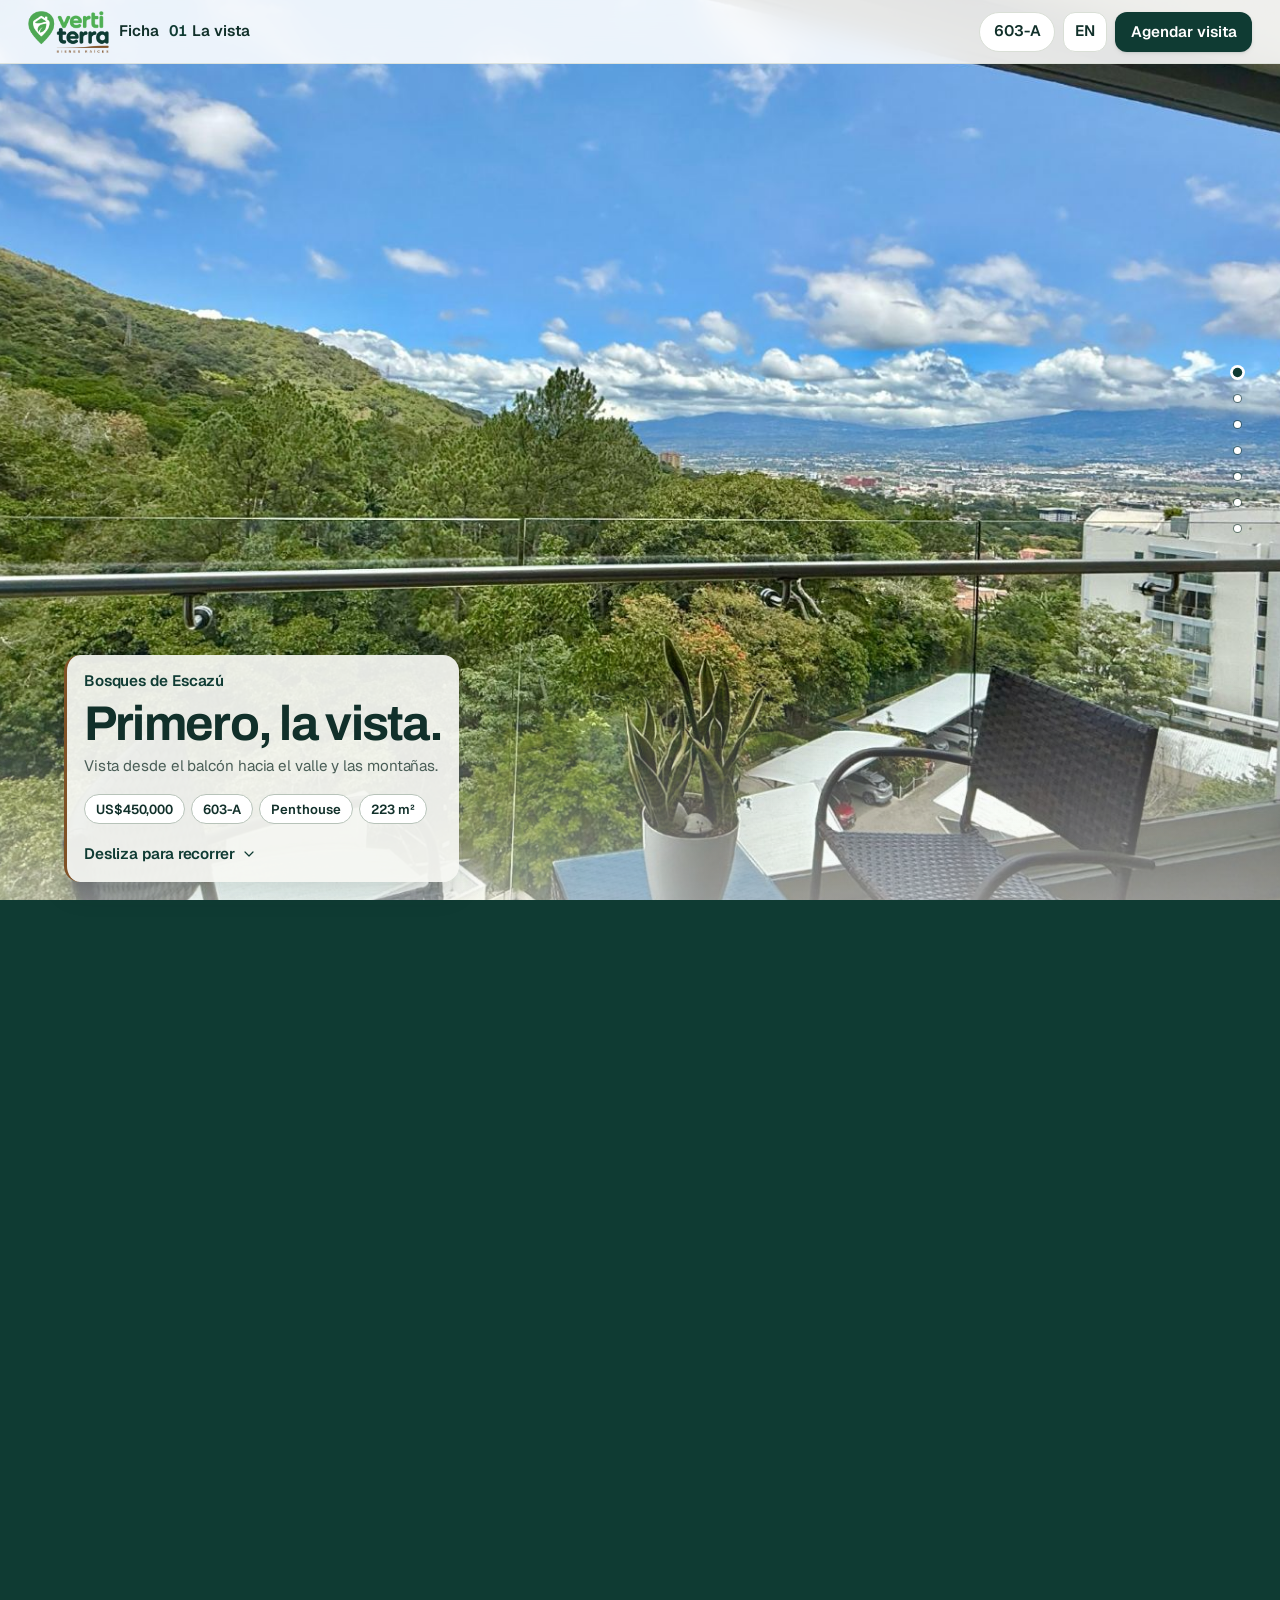
==== commit 791f72cb: "Publish the VT-01 walkthrough as an unlisted page. Hide the listing link, keep the page out of searc" ====
--- a/recorrido.html
+++ b/recorrido.html
@@ -3,9 +3,18 @@
 <head>
 <meta charset="utf-8">
 <meta name="viewport" content="width=device-width, initial-scale=1, viewport-fit=cover">
-<title>Recorrido · VT-01 · Verti Terra</title>
+<title>Recorrido: penthouse en Bosques de Escazú, 223 m² · Verti Terra</title>
 <meta name="description" content="Recorrido del penthouse VT-01, Bosques de Escazú 603-A. 223 m², vista al valle, y la visita se agenda por WhatsApp.">
+<!-- noindex: quitar cuando el recorrido tenga su material definitivo y se quiera en buscadores. -->
+<meta name="robots" content="noindex, nofollow">
 <link rel="canonical" href="https://vertiterra.com/recorrido.html">
+<meta property="og:type" content="website">
+<meta property="og:site_name" content="Verti Terra">
+<meta property="og:url" content="https://vertiterra.com/recorrido.html">
+<meta property="og:title" content="Recorrido: penthouse en Bosques de Escazú, 223 m²">
+<meta property="og:description" content="Recorre el penthouse 603-A de Bosques de Escazú: vista al valle, sala, cocina, balcón y habitaciones. Agenda tu visita por WhatsApp.">
+<meta property="og:image" content="https://vertiterra.com/assets/escazu/escazu-07.jpg">
+<meta property="og:locale" content="es_CR">
 <meta name="theme-color" content="#0F3B33">
 <link rel="icon" type="image/png" href="assets/brand/icono-192.png">
 <link rel="preconnect" href="https://fonts.googleapis.com">
@@ -16,14 +25,19 @@
 <link rel="stylesheet" href="css/site.css">
 <link rel="stylesheet" href="css/recorrido.css">
 <!--
-  Medios que todavía no existen. Suéltalos y recarga; ver assets/recorrido/vt-01/LEEME.txt
-  y el objeto MEDIA en js/recorrido.js.
-
-    assets/recorrido/vt-01/dusk.jpg      torre al atardecer (apertura). Opcional: dusk-m.jpg
+  Escenas opcionales. Solo aparecen cuando su archivo existe; mientras falte, la
+  escena, su texto y su punto en el riel no se muestran. Suelta el archivo y
+  recarga; ver assets/recorrido/vt-01/LEEME.txt y el objeto MEDIA en js/recorrido.js.
+
+    assets/recorrido/vt-01/dusk.jpg      torre al atardecer (pasa a abrir el recorrido). Opcional: dusk-m.jpg
     assets/recorrido/vt-01/planta.jpg    planta isométrica / corte 3D (cierre). Opcional: planta-m.jpg
     assets/recorrido/vt-01/walk.mp4      video sincronizado con el scroll. Opcional: walk-m.mp4
-    assets/recorrido/vt-01/walk.jpg      fotograma quieto, por si el sistema pide menos movimiento
+    assets/recorrido/vt-01/walk.jpg      fotograma quieto del video
     assets/recorrido/vt-01/frames/001.webp   secuencia de cuadros (002, 003…) si no hay video
+
+  El precio, el área y los datos de la ventana están escritos a mano aquí (y en
+  js/i18n.js) como respaldo por si data/apartamentos.json no carga. Si cambian
+  en el JSON, hay que cambiarlos también aquí.
 -->
 </head>
 <body>
@@ -36,9 +50,9 @@
     <img src="assets/brand/logo-15-2-520.png" width="520" height="271" alt="Verti Terra Bienes Raíces" data-i18n-attr="alt:logoAlt">
   </a>
   <a class="rw-back" href="index.html#/apto/bosques-escazu-603a" data-i18n="rwBack" data-i18n-attr="aria-label:rwBackAria" aria-label="Volver a la ficha">Ficha</a>
-  <p class="rw-scene" id="rwScene" aria-live="polite"><span class="rw-scene__n" id="rwSceneN">01</span><span id="rwSceneL">Torre</span></p>
+  <p class="rw-scene" id="rwScene"><span class="rw-scene__n" id="rwSceneN">01</span> <span id="rwSceneL">La vista</span></p>
   <div class="rw-tools">
-    <button class="rw-unit" id="rwUnit" type="button" aria-haspopup="dialog" aria-controls="rwPop" data-i18n-attr="aria-label:rwUnitAria" aria-label="Datos del apartamento"><span data-fill="unit">603-A</span></button>
+    <button class="rw-unit" id="rwUnit" type="button" aria-haspopup="dialog" aria-controls="rwPop"><span data-fill="unit">603-A</span><span class="sr" data-i18n="rwUnitAria">, datos del apartamento</span></button>
     <button class="rw-lang" id="langToggle" type="button" aria-label="Read in English" data-i18n-attr="aria-label:langAria"><span data-i18n="langShort">EN</span></button>
     <a class="btn btn--solid rw-cta" href="index.html#/visita/bosques-escazu-603a">
       <span class="rw-cta__long" data-i18n="ctaVisit">Agendar visita</span>
@@ -48,35 +62,25 @@
   <div data-sc-progress aria-hidden="true"></div>
 </header>
 
+<!-- Scenes marked hidden are optional: js/recorrido.js shows them only when their media file exists. -->
 <nav class="rw-rail" id="rwRail" aria-label="Escenas del recorrido" data-i18n-attr="aria-label:rwRail">
-  <button type="button" data-go="0" aria-current="true"><span class="rw-rail__dot"></span><span class="sr" data-i18n="rwWpDusk">Torre</span></button>
-  <button type="button" data-go="1"><span class="rw-rail__dot"></span><span class="sr" data-i18n="rwWpVista">La vista</span></button>
-  <button type="button" data-go="2"><span class="rw-rail__dot"></span><span class="sr" data-i18n="rwWpSala">Sala</span></button>
-  <button type="button" data-go="3"><span class="rw-rail__dot"></span><span class="sr" data-i18n="rwWpCocina">Cocina</span></button>
-  <button type="button" data-go="4"><span class="rw-rail__dot"></span><span class="sr" data-i18n="rwWpBalcon">Balcón</span></button>
-  <button type="button" data-go="5"><span class="rw-rail__dot"></span><span class="sr" data-i18n="rwWpHab">Habitaciones</span></button>
-  <button type="button" data-go="6"><span class="rw-rail__dot"></span><span class="sr" data-i18n="rwWpBosque">Reserva</span></button>
-  <button type="button" data-go="7"><span class="rw-rail__dot"></span><span class="sr" data-i18n="rwWpPiscina">Piscina</span></button>
-  <button type="button" data-go="8"><span class="rw-rail__dot"></span><span class="sr" data-i18n="rwWpVideo">Video</span></button>
-  <button type="button" data-go="9"><span class="rw-rail__dot"></span><span class="sr" data-i18n="rwWpPlanta">Planta</span></button>
+  <button type="button" data-scene="dusk" hidden><span class="rw-rail__dot"></span><span class="sr" data-i18n="rwWpDusk">Torre</span></button>
+  <button type="button" data-scene="vista" aria-current="true"><span class="rw-rail__dot"></span><span class="sr" data-i18n="rwWpVista">La vista</span></button>
+  <button type="button" data-scene="sala"><span class="rw-rail__dot"></span><span class="sr" data-i18n="rwWpSala">Sala</span></button>
+  <button type="button" data-scene="cocina"><span class="rw-rail__dot"></span><span class="sr" data-i18n="rwWpCocina">Cocina</span></button>
+  <button type="button" data-scene="balcon"><span class="rw-rail__dot"></span><span class="sr" data-i18n="rwWpBalcon">Balcón</span></button>
+  <button type="button" data-scene="hab"><span class="rw-rail__dot"></span><span class="sr" data-i18n="rwWpHab">Habitaciones</span></button>
+  <button type="button" data-scene="bosque"><span class="rw-rail__dot"></span><span class="sr" data-i18n="rwWpBosque">Reserva</span></button>
+  <button type="button" data-scene="piscina"><span class="rw-rail__dot"></span><span class="sr" data-i18n="rwWpPiscina">Piscina</span></button>
+  <button type="button" data-scene="video" hidden><span class="rw-rail__dot"></span><span class="sr" data-i18n="rwWpVideo">Video</span></button>
+  <button type="button" data-scene="planta" hidden><span class="rw-rail__dot"></span><span class="sr" data-i18n="rwWpPlanta">Planta</span></button>
 </nav>
 
 <main id="vuelo" data-sc-mode="worldflight" data-sc-seam="0.14">
   <div class="sc-world" data-sc-world>
-    <!-- 1 · OPENING. Placeholder until assets/recorrido/vt-01/dusk.jpg exists. -->
-    <div data-sc-segment data-sc-w="1.45" data-sc-linger="0.28" data-sc-waypoint="dusk" id="seg-dusk">
-      <img class="sc-world__poster" alt="" data-slot-img="dusk" hidden width="1600" height="1000" decoding="async">
-      <div class="rw-slot rw-slot--dusk" data-slot="dusk">
-        <div class="rw-slot__inner">
-          <svg class="rw-slot__frame" viewBox="0 0 160 100" aria-hidden="true">
-            <path d="M6 26 V6 H26 M134 6 H154 V26 M154 74 V94 H134 M26 94 H6 V74" fill="none" stroke="currentColor" stroke-width="2.2" stroke-linejoin="round"/>
-            <path d="M48 78 V48 H70 V78 M90 78 V38 H112 V78" fill="none" stroke="currentColor" stroke-width="1.4" opacity="0.7"/>
-          </svg>
-          <p class="rw-slot__flag" data-i18n="rwSoon">Foto por llegar</p>
-          <p class="rw-slot__path"><code>assets/recorrido/vt-01/dusk.jpg</code></p>
-          <p class="rw-slot__help" data-i18n="rwSlotHelp">Suelta el archivo y recarga. La página lo toma sola.</p>
-        </div>
-      </div>
+    <!-- Optional opening. Out of the page until assets/recorrido/vt-01/dusk.jpg exists. -->
+    <div data-sc-segment hidden data-sc-w="1.45" data-sc-linger="0.28" data-sc-waypoint="dusk" id="seg-dusk">
+      <img class="sc-world__poster" alt="" data-slot-img="dusk" width="1600" height="1000" decoding="async">
     </div>
 
     <div data-sc-segment data-sc-w="1.35" data-sc-linger="0.34" data-sc-waypoint="vista" id="seg-vista">
@@ -103,76 +107,53 @@
       <img class="sc-world__poster" alt="Bosque en Bosques de Escazú" data-alt-en="Forest at Bosques de Escazú" data-src="assets/hero/bosque.jpg" width="1600" height="899" decoding="async" style="object-position:center 40%">
     </div>
 
+    <!-- This photo comes from another apartment in the same condominium (VT-04), so the
+         caption and alt talk about the condominium pool only, never about 603-A's balcony. -->
     <div data-sc-segment data-sc-w="1.38" data-sc-linger="0.34" data-sc-waypoint="piscina" id="seg-piscina">
-      <img class="sc-world__poster" alt="Vista al bosque y a la piscina del condominio desde el balcón" data-src="assets/vistamontana/vista-montana-08.jpg" data-cap="piscina" width="1280" height="960" decoding="async" style="object-position:center 55%">
-    </div>
-
-    <!-- Optional scroll-synced video, or a frame sequence. Placeholder until a file lands. -->
-    <div data-sc-segment data-sc-w="1.12" data-sc-linger="0.22" data-sc-waypoint="video" id="seg-video">
-      <img class="sc-world__poster" alt="" data-slot-img="video" hidden width="1600" height="900" decoding="async">
-      <div class="rw-slot rw-slot--video" data-slot="video">
-        <div class="rw-slot__inner">
-          <svg class="rw-slot__frame" viewBox="0 0 160 100" aria-hidden="true">
-            <rect x="18" y="22" width="124" height="56" rx="4" fill="none" stroke="currentColor" stroke-width="1.6"/>
-            <path d="M70 38 L98 50 L70 62 Z" fill="currentColor"/>
-          </svg>
-          <p class="rw-slot__flag" data-i18n="rwSoonVideo">Video por llegar</p>
-          <p class="rw-slot__path"><code>assets/recorrido/vt-01/walk.mp4</code></p>
-          <p class="rw-slot__path"><code>assets/recorrido/vt-01/frames/001.webp</code></p>
-          <p class="rw-slot__help" data-i18n="rwSlotHelp">Suelta el archivo y recarga. La página lo toma sola.</p>
-          <p class="rw-slot__held" hidden data-i18n="rwVideoStill">Con movimiento reducido, el video se queda en un fotograma.</p>
-        </div>
-      </div>
-    </div>
-
-    <!-- Finale. Placeholder until assets/recorrido/vt-01/planta.jpg exists. -->
-    <div data-sc-segment data-sc-w="1.6" data-sc-linger="0.3" data-sc-waypoint="planta" id="seg-planta">
-      <img class="sc-world__poster" alt="" data-slot-img="planta" hidden width="1600" height="1000" decoding="async">
-      <div class="rw-slot rw-slot--plan" data-slot="planta">
-        <div class="rw-slot__inner">
-          <svg class="rw-slot__iso" viewBox="0 0 200 150" aria-hidden="true">
-            <path d="M100 28 L168 62 L100 96 L32 62 Z" fill="none" stroke="#7F5126" stroke-width="1.4"/>
-            <path d="M100 52 L168 86 L100 120 L32 86 Z" fill="none" stroke="#0F3B33" stroke-width="1.6"/>
-            <path d="M32 62 V86 M168 62 V86 M100 28 V52 M100 96 V120" fill="none" stroke="#0F3B33" stroke-width="1.3"/>
-            <path d="M100 52 L100 96 M66 69 L134 103" fill="none" stroke="#0F3B33" stroke-width="1" opacity="0.45"/>
-          </svg>
-          <p class="rw-slot__flag" data-i18n="rwSoonPlan">Planta por llegar</p>
-          <p class="rw-slot__path"><code>assets/recorrido/vt-01/planta.jpg</code></p>
-          <p class="rw-slot__help" data-i18n="rwSlotHelp">Suelta el archivo y recarga. La página lo toma sola.</p>
-        </div>
-      </div>
+      <img class="sc-world__poster" alt="Piscina del condominio Bosques de Escazú, junto al bosque" data-alt-en="The Bosques de Escazú condominium pool, next to the forest" data-src="assets/vistamontana/vista-montana-08.jpg" width="1280" height="960" decoding="async" style="object-position:center 55%">
+    </div>
+
+    <!-- Optional scroll-synced video, or a frame sequence. Out of the page until a file lands. -->
+    <div data-sc-segment hidden data-sc-w="1.12" data-sc-linger="0.22" data-sc-waypoint="video" id="seg-video">
+      <img class="sc-world__poster" alt="" data-slot-img="video" width="1600" height="900" decoding="async">
+    </div>
+
+    <!-- Optional finale. Out of the page until assets/recorrido/vt-01/planta.jpg exists. -->
+    <div data-sc-segment hidden data-sc-w="1.6" data-sc-linger="0.3" data-sc-waypoint="planta" id="seg-planta">
+      <img class="sc-world__poster" alt="" data-slot-img="planta" width="1600" height="1000" decoding="async">
     </div>
   </div>
 
   <div class="sc-world__copy" data-sc-world-copy>
     <div class="sc-world__scrim sc-scrim sc-scrim--band" aria-hidden="true"></div>
 
-    <div data-sc-copy data-scene="dusk" class="sc-copy rw-copy">
+    <div data-sc-copy data-scene="dusk" class="sc-copy rw-copy" hidden>
       <div class="rw-plate">
         <p class="rw-kicker">VT-01 · Penthouse</p>
-        <h1 class="rw-title" data-i18n="rwDuskT">La torre, al atardecer.</h1>
+        <h2 class="rw-title" data-i18n="rwDuskT">La torre, al atardecer.</h2>
         <p class="rw-body" data-fill="where">Bosques de Escazú 603-A, Escazú</p>
         <ul class="rw-chips" data-chips="dusk"></ul>
-        <p class="rw-hint"><span data-i18n="rwHint">Desliza para recorrer</span>
+      </div>
+    </div>
+
+    <!-- Opens the walkthrough unless the dusk photo exists. The scroll hint moves to whichever scene is first. -->
+    <div data-sc-copy data-scene="vista" class="sc-copy rw-copy">
+      <div class="rw-plate">
+        <p class="rw-kicker" data-i18n="rwViewK">Bosques de Escazú</p>
+        <h1 class="rw-title" data-i18n="rwViewT">Primero, la vista.</h1>
+        <p class="rw-body" data-fill="cap-vista" data-i18n="rwCapVista">Vista desde el balcón hacia el valle y las montañas.</p>
+        <ul class="rw-chips" data-chips="vista"></ul>
+        <p class="rw-hint" id="rwHint"><span data-i18n="rwHint">Desliza para recorrer</span>
           <svg class="rw-hint__chev" viewBox="0 0 24 24" aria-hidden="true"><path d="M6 9l6 6 6-6" fill="none" stroke="currentColor" stroke-width="1.8" stroke-linecap="round" stroke-linejoin="round"/></svg>
         </p>
       </div>
     </div>
 
-    <div data-sc-copy data-scene="vista" class="sc-copy rw-copy">
-      <div class="rw-plate">
-        <p class="rw-kicker" data-i18n="rwViewK">Bosques de Escazú</p>
-        <h2 class="rw-title" data-i18n="rwViewT">Primero, la vista.</h2>
-        <p class="rw-body" data-fill="cap-vista">Vista desde el balcón hacia el valle y las montañas.</p>
-        <ul class="rw-chips" data-chips="vista"></ul>
-      </div>
-    </div>
-
     <div data-sc-copy data-scene="sala" class="sc-copy rw-copy">
       <div class="rw-plate">
         <p class="rw-kicker" data-i18n="rwSalaK">La sala</p>
         <h2 class="rw-title" data-i18n="rwSalaT">De piso a techo.</h2>
-        <p class="rw-body" data-fill="cap-sala">Sala y comedor con ventanales de piso a techo y vista a las montañas.</p>
+        <p class="rw-body" data-fill="cap-sala" data-i18n="rwCapSala">Sala y comedor con ventanales de piso a techo y vista a las montañas.</p>
         <ul class="rw-chips" data-chips="sala"></ul>
       </div>
     </div>
@@ -181,7 +162,7 @@
       <div class="rw-plate">
         <p class="rw-kicker" data-i18n="rwCocinaK">La cocina</p>
         <h2 class="rw-title" data-i18n="rwCocinaT">Cocina con isla.</h2>
-        <p class="rw-body" data-fill="cap-cocina">Cocina con isla de madera.</p>
+        <p class="rw-body" data-fill="cap-cocina" data-i18n="rwCapCocina">Cocina con isla de madera.</p>
         <ul class="rw-chips" data-chips="cocina"></ul>
       </div>
     </div>
@@ -190,7 +171,7 @@
       <div class="rw-plate">
         <p class="rw-kicker" data-i18n="rwBalconK">El balcón</p>
         <h2 class="rw-title" data-i18n="rwBalconT">Baranda de vidrio.</h2>
-        <p class="rw-body" data-fill="cap-balcon">Balcón con baranda de vidrio y vista verde.</p>
+        <p class="rw-body" data-fill="cap-balcon" data-i18n="rwCapBalcon">Balcón con baranda de vidrio y vista verde.</p>
         <ul class="rw-chips" data-chips="balcon"></ul>
       </div>
     </div>
@@ -199,7 +180,7 @@
       <div class="rw-plate">
         <p class="rw-kicker" data-i18n="rwHabK">Las habitaciones</p>
         <h2 class="rw-title" data-i18n="rwHabT">Las habitaciones.</h2>
-        <p class="rw-body" data-fill="cap-hab">Habitación con cama y respaldar de madera.</p>
+        <p class="rw-body" data-fill="cap-hab" data-i18n="rwCapHab">Habitación con cama y respaldar de madera.</p>
         <ul class="rw-chips" data-chips="hab"></ul>
       </div>
     </div>
@@ -208,7 +189,7 @@
       <div class="rw-plate">
         <p class="rw-kicker" data-i18n="rwBosqueK">Afuera</p>
         <h2 class="rw-title" data-i18n="rwBosqueT">La reserva.</h2>
-        <p class="rw-body" data-fill="forest">El condominio está en un terreno montañoso con 13,000 m² de reserva y solo 4 torres de baja densidad, de 26 unidades cada una.</p>
+        <p class="rw-body" data-fill="forest" data-i18n="rwForest">El condominio está en un terreno montañoso con 13,000 m² de reserva y solo 4 torres de baja densidad, de 26 unidades cada una.</p>
         <ul class="rw-chips" data-chips="bosque"></ul>
       </div>
     </div>
@@ -217,30 +198,31 @@
       <div class="rw-plate">
         <p class="rw-kicker" data-i18n="rwPiscinaK">El condominio</p>
         <h2 class="rw-title" data-i18n="rwPiscinaT">Piscina temperada.</h2>
-        <p class="rw-body" data-fill="cap-piscina">Vista al bosque y a la piscina del condominio desde el balcón.</p>
+        <p class="rw-body" data-i18n="rwPiscinaB">La piscina del condominio Bosques de Escazú, junto al bosque. Es un área común para los residentes.</p>
         <p class="rw-chip-label" data-i18n="rwInCondo">En el condominio</p>
         <ul class="rw-chips" data-chips="piscina"></ul>
-      </div>
-    </div>
-
-    <div data-sc-copy data-scene="video" class="sc-copy rw-copy">
-      <div class="rw-plate">
-        <p class="rw-kicker" data-i18n="rwVideoK">Opcional</p>
-        <h2 class="rw-title" data-i18n="rwVideoT">El recorrido filmado.</h2>
-        <p class="rw-body" data-i18n="rwVideoB">Un video, o una secuencia de cuadros, puede ocupar esta escena.</p>
-      </div>
-    </div>
-
-    <div data-sc-copy data-scene="planta" class="sc-copy rw-copy">
-      <div class="rw-plate">
-        <p class="rw-kicker" data-i18n="rwPlanK">Para cerrar</p>
-        <h2 class="rw-title" data-i18n="rwPlanT">La planta, en corte.</h2>
-        <p class="rw-body" data-i18n="rwPlanB">Aquí va la planta isométrica. Mientras tanto, la visita la recorremos juntos.</p>
-        <ul class="rw-chips" data-chips="planta"></ul>
-        <div class="rw-actions">
+        <!-- Closing buttons. js/recorrido.js moves them to whichever scene is last. -->
+        <div class="rw-actions" id="rwActions">
           <a class="btn btn--solid" id="rwVisit" href="index.html#/visita/bosques-escazu-603a" data-i18n="ctaVisit">Agendar visita</a>
           <a class="btn btn--quiet" href="index.html#/apto/bosques-escazu-603a" data-i18n="rwFicha">Ver la ficha</a>
         </div>
+      </div>
+    </div>
+
+    <div data-sc-copy data-scene="video" class="sc-copy rw-copy" hidden>
+      <div class="rw-plate">
+        <p class="rw-kicker" data-i18n="rwVideoK">En video</p>
+        <h2 class="rw-title" data-i18n="rwVideoT">El recorrido filmado.</h2>
+        <p class="rw-body" data-motion-only data-i18n="rwVideoB">Sigue deslizando: el video avanza contigo.</p>
+      </div>
+    </div>
+
+    <div data-sc-copy data-scene="planta" class="sc-copy rw-copy" hidden>
+      <div class="rw-plate">
+        <p class="rw-kicker" data-i18n="rwPlanK">Para cerrar</p>
+        <h2 class="rw-title" data-i18n="rwPlanT">La planta, en corte.</h2>
+        <p class="rw-body" data-i18n="rwPlanB">Así está distribuido el penthouse. En la visita lo recorremos juntos.</p>
+        <ul class="rw-chips" data-chips="planta"></ul>
       </div>
     </div>
   </div>
@@ -256,20 +238,20 @@
         <svg viewBox="0 0 24 24" aria-hidden="true"><path d="M6 6l12 12M18 6L6 18" fill="none" stroke="currentColor" stroke-width="1.8" stroke-linecap="round"/></svg>
       </button>
     </div>
-    <h2 class="rw-pop__title" id="rwPopTitle" data-fill="title">Penthouse en Bosques de Escazú</h2>
+    <h2 class="rw-pop__title" id="rwPopTitle" data-fill="title" data-i18n="rwFbTitle">Penthouse en Bosques de Escazú</h2>
     <p class="rw-pop__where" data-fill="where">Bosques de Escazú 603-A, Escazú</p>
     <p class="rw-pop__price" data-fill="price">US$450,000</p>
     <dl class="rw-pop__dl">
       <div><dt data-i18n="rwArea">Área</dt><dd data-fill="m2">223 m²</dd></div>
       <div><dt data-i18n="rwBeds">Habitaciones</dt><dd data-fill="beds">4</dd></div>
-      <div><dt data-i18n="rwBaths">Baños</dt><dd data-fill="baths">4 + servicio</dd></div>
-      <div><dt data-i18n="rwParking">Parqueos</dt><dd data-fill="parking">3 + bodega</dd></div>
-      <div><dt data-i18n="rwFurn">Amueblado</dt><dd data-fill="furn">Se vende amueblado</dd></div>
-      <div><dt data-i18n="rwFee">Cuota de condominio</dt><dd data-fill="fee">₡200,000 al mes</dd></div>
+      <div><dt data-i18n="rwBaths">Baños</dt><dd data-fill="baths" data-i18n="rwFbBaths">4 + servicio</dd></div>
+      <div><dt data-i18n="rwParking">Parqueos</dt><dd data-fill="parking" data-i18n="rwFbParking">3 + bodega</dd></div>
+      <div><dt data-i18n="rwFurn">Amueblado</dt><dd data-fill="furn" data-i18n="rwFbFurn">Se vende amueblado</dd></div>
+      <div><dt data-i18n="rwFee">Cuota de condominio</dt><dd data-fill="fee" data-i18n="rwFbFee">₡200,000 al mes</dd></div>
     </dl>
     <h3 class="rw-pop__h" data-i18n="rwAmenities">En el condominio</h3>
     <ul class="rw-pop__amen" data-fill="amenList"></ul>
-    <p class="rw-pop__note" data-fill="ocupacion">Habitado. Visitas con cita.</p>
+    <p class="rw-pop__note" data-fill="ocupacion" data-i18n="rwFbOcup">Habitado. Visitas con cita.</p>
     <div class="rw-pop__actions">
       <a class="btn btn--solid" href="index.html#/visita/bosques-escazu-603a" data-i18n="ctaVisit">Agendar visita</a>
       <a class="btn btn--quiet" href="index.html#/apto/bosques-escazu-603a" data-i18n="rwFicha">Ver la ficha</a>
--- a/css/recorrido.css
+++ b/css/recorrido.css
@@ -12,9 +12,6 @@
   margin: 0; padding: 0.8rem 1rem; border-radius: 12px;
   background: #F6F7F3; color: #11302A;
 }
-
-/* Before the engine's first read, the opening scene is the only one visible. */
-#vuelo [data-sc-segment]:first-child { opacity: 1; }
 
 #vuelo .sc-world { background: #0F3B33; }
 /* The copy sits on its own paper plate, so the scrim only needs a short lift
@@ -49,7 +46,7 @@
   white-space: nowrap; overflow: hidden; text-overflow: ellipsis;
 }
 .rw-scene__n {
-  color: var(--vt-forest); font-variant-numeric: tabular-nums; margin-right: 0.35rem;
+  color: var(--vt-forest); font-variant-numeric: tabular-nums; margin-right: 0.1rem;
 }
 .rw-tools { display: flex; align-items: center; gap: 8px; flex: none; }
 .rw-unit {
@@ -78,7 +75,7 @@
   margin: 0; padding: 0;
 }
 .rw-rail button {
-  width: 44px; height: 22px; padding: 0; border: 0; background: transparent;
+  width: 44px; height: 26px; padding: 0; border: 0; background: transparent;
   display: grid; place-items: center; cursor: pointer;
 }
 .rw-rail__dot {
@@ -146,6 +143,10 @@
   font-weight: 600; font-size: 0.82rem;
   font-variant-numeric: tabular-nums;
 }
+/* If the listing data fails to load there are no chips; leave no empty gap or orphan label. */
+.rw-chips:empty { display: none; }
+.rw-chip-label:has(+ .rw-chips:empty),
+.rw-pop__h:has(+ .rw-pop__amen:empty) { display: none; }
 .rw-chip-label {
   margin: 0.65rem 0 0; font-size: 0.75rem; font-weight: 600; color: var(--sc-ink-soft);
 }
@@ -172,40 +173,9 @@
   to { opacity: 1; transform: none; }
 }
 
-/* ------------------------------------------------------------- placeholders */
-.rw-slot {
-  position: absolute; inset: 0; z-index: 2;
-  display: grid; place-items: center; text-align: center;
-  padding: calc(var(--rw-bar) + env(safe-area-inset-top) + 1.5rem) 1.25rem 11rem;
-}
-.rw-slot__inner { display: grid; justify-items: center; gap: 0.7rem; max-width: 26rem; }
-.rw-slot--dusk {
-  color: #F6F7F3;
-  background:
-    radial-gradient(90% 70% at 50% 18%, #245048 0%, #11302A 46%, #0F3B33 100%);
-}
-.rw-slot--video {
-  color: #F6F7F3;
-  background: linear-gradient(180deg, #164A40 0%, #0F3B33 100%);
-}
-.rw-slot--plan {
-  color: #11302A;
-  background:
-    linear-gradient(180deg, #F6F7F3 0%, #EEF1EA 100%);
-}
-.rw-slot__frame, .rw-slot__iso { width: min(46vw, 220px); height: auto; }
-.rw-slot__flag {
-  margin: 0; padding: 0.35rem 0.8rem; border-radius: 999px;
-  border: 1px solid color-mix(in oklab, currentColor 50%, transparent);
-  font-weight: 600; font-size: 0.86rem;
-}
-.rw-slot__path, .rw-slot__help, .rw-slot__held { margin: 0; font-size: 0.78rem; line-height: 1.4; }
-.rw-slot code { font-family: ui-monospace, "Geist", monospace; font-size: 0.92em; user-select: all; }
-.rw-slot.is-held .rw-slot__flag,
-.rw-slot.is-held .rw-slot__path,
-.rw-slot.is-held .rw-slot__help { display: none; }
+/* ------------------------------------------------------------ optional media */
+/* A photo that has not been requested yet shows the stage colour, never a broken image. */
 img.sc-world__poster:not([src]) { visibility: hidden; }
-.sc-world__seg.sc-has-clip .rw-slot { opacity: 0; visibility: hidden; }
 #seg-video canvas { z-index: 1; background: #0F3B33; }
 
 /* ------------------------------------------------------------------- popup */
@@ -253,11 +223,10 @@
 .rw-pop__note { margin: 0.85rem 0 0; font-size: var(--sc-t-sm); color: var(--sc-ink-soft); }
 .rw-pop__actions { display: flex; flex-wrap: wrap; gap: 8px; margin-top: 1rem; }
 
-.rw-bar .btn--solid:focus-visible,
-.rw-copy .btn--solid:focus-visible { outline-color: #fff; }
-
 /* ----------------------------------------------------------------- mobile */
 @media (max-width: 860px) {
+  /* A blur over full-bleed moving photos is expensive on small phones. */
+  .rw-bar { background: #fff; backdrop-filter: none; -webkit-backdrop-filter: none; }
   .rw-bar__logo img { height: 34px; }
   .rw-back, .rw-scene { display: none; }
   .rw-cta__long { display: none; }
@@ -274,7 +243,6 @@
     bottom: calc(3.4rem + env(safe-area-inset-bottom));
     max-width: calc(100% - var(--sc-gutter) * 2);
   }
-  .rw-slot { padding-bottom: 13rem; }
 }
 @media (max-height: 520px) {
   .rw-title { font-size: 1.45rem; }
